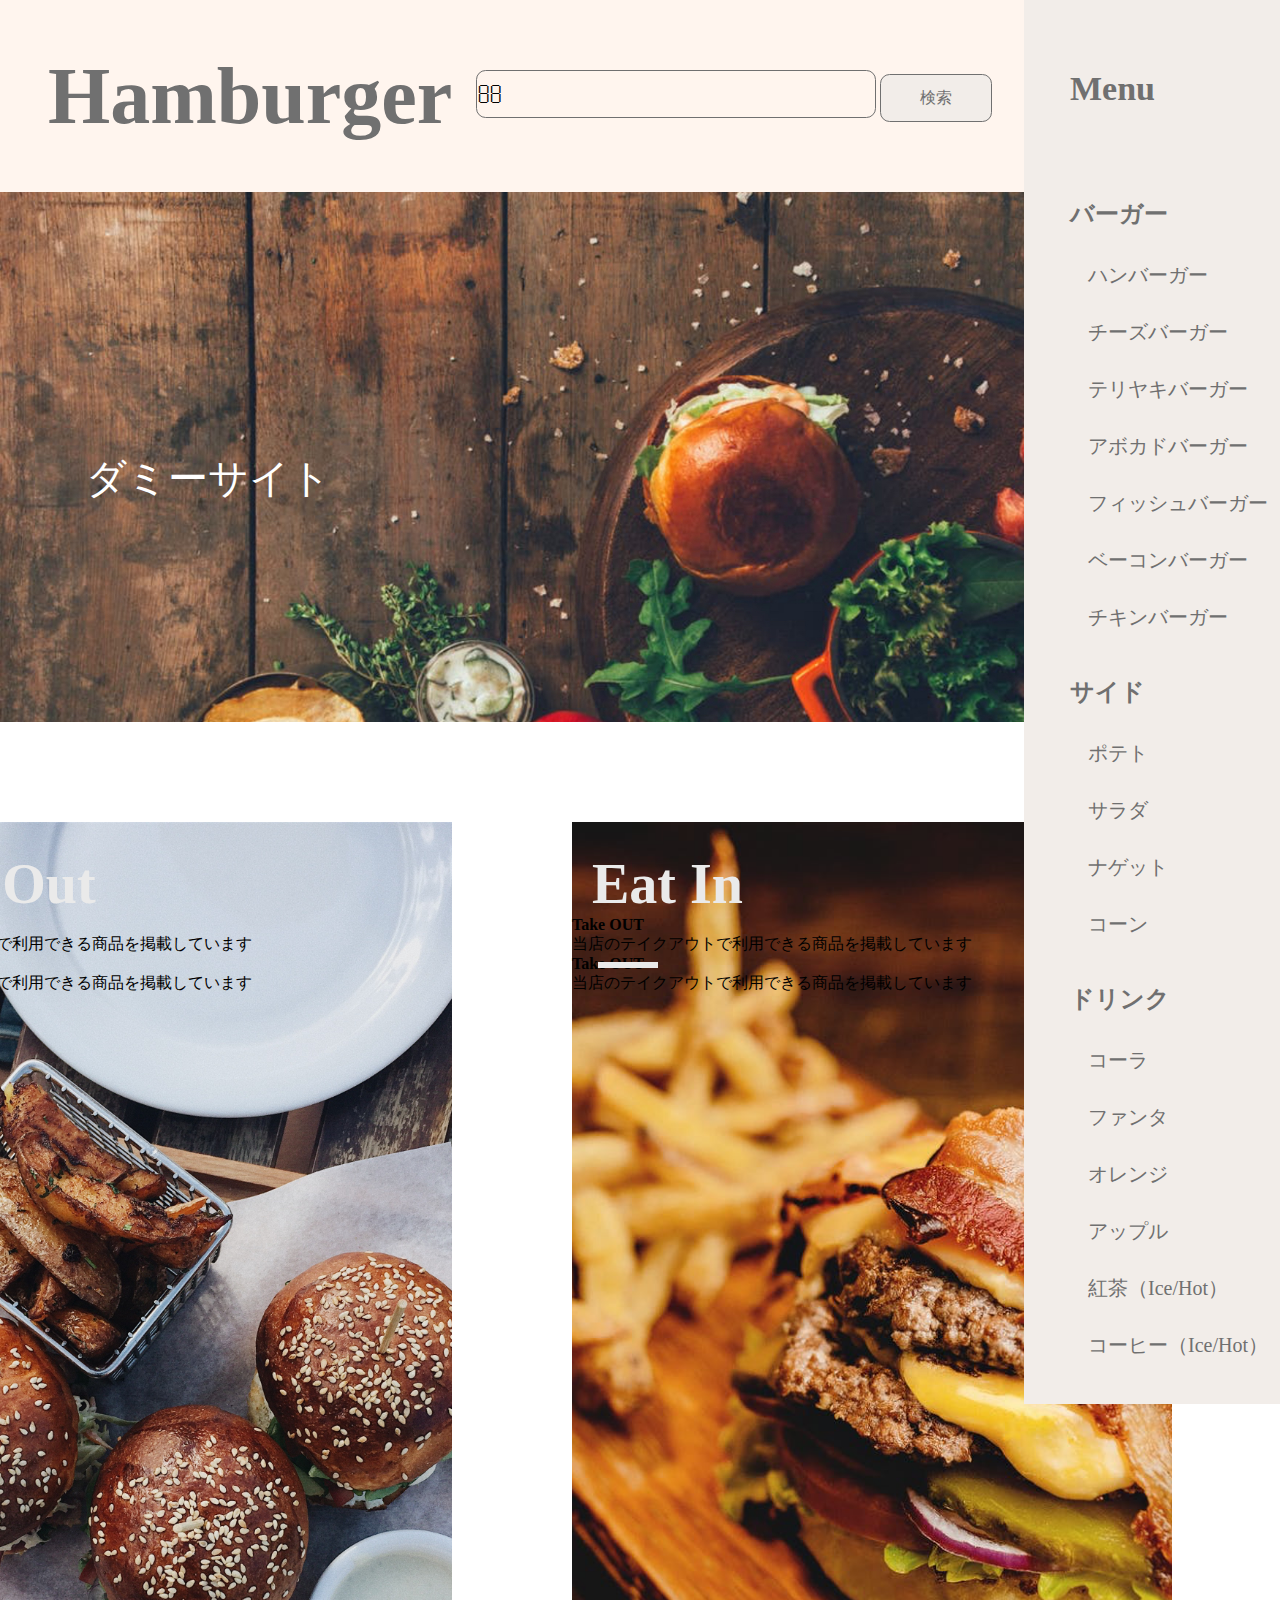
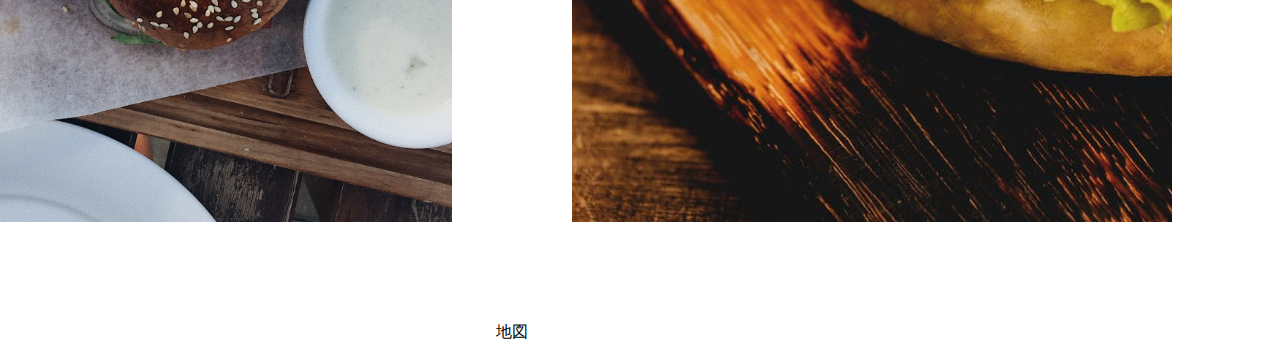
==== index.html @ 23692cd9 "initial comit" ====
<!DOCTYPE html>
<html lang="ja">
<head>
  <meta charset="UTF-8">
  <meta http-equiv="X-UA-Compatible" content="IE=edge">
  <meta name="viewport" content="width=device-width, initial-scale=1.0">
  <title>hamburgerメニュー</title>

  <!-- CSS -->
  <link rel="stylesheet" href="css/style.css">

</head>
  <body>
    <div class="l-contents">
      <article class="l-contents__left">
        <header class="l-header">
          <div class="l-header__title">
            <a>
              <h1>Hamburger</h1>
            </a>
          </div>
          <form class="l-header__form">
            <input type="text" class="l-header__form__box"  name="search" value="&#xf002;">
            <input type="submit" class="l-header__form__button"  value="検索">
          </form>
        </header>

        <main class="l-main">

          <div class="p-front__top">
            <p>ダミーサイト</p>
          </div>

          <div class="p-front__colum">
            <div class="p-front__colum__section takeout">
              <h2>Take Out</h2>
              <div class="p-box">
                <div class="c-wrap">
                  <h4>Take OUT</h4>
                  <p>当店のテイクアウトで利用できる商品を掲載しています</p>
                </div>
                <div class="c-wrap">
                  <h4>Take OUT</h4>
                  <p>当店のテイクアウトで利用できる商品を掲載しています</p>
                </div>
              </div>
            </div>
            <div class="p-front__colum__section eatin">
              <div class="c-title">
                <h2>Eat In</h2>
              </div>
              <div class="p-box">
                <div class="c-wrap">
                  <h4>Take OUT</h4>
                  <p>当店のテイクアウトで利用できる商品を掲載しています</p>
                </div>
                <div class="c-wrap">
                  <h4>Take OUT</h4>
                  <p>当店のテイクアウトで利用できる商品を掲載しています</p>
                </div>
              </div>
            </div>

          </div>
          <div class="p-front__map">地図</div>
        </main>
      </article>

      <aside class="l-contents__right">
        <div class="l-sidebar">
          <a href="#">Menu</a>
          <ul>
           <li><a href="#">バーガー</a>
            <ul>
             <li><a href="#">ハンバーガー</a></li>
             <li><a href="#">チーズバーガー</a></li>
             <li><a href="#">テリヤキバーガー</a></li>
             <li><a href="#">アボカドバーガー</a></li>
             <li><a href="#">フィッシュバーガー</a></li>
             <li><a href="#">ベーコンバーガー</a></li>
             <li><a href="#">チキンバーガー</a></li>
            </ul>
           </li>

           <li><a href="#">サイド</a>
            <ul>
             <li><a href="#">ポテト</a></li>
             <li><a href="#">サラダ</a></li>
             <li><a href="#">ナゲット</a></li>
             <li><a href="#">コーン</a></li>
            </ul>
           </li>

           <li><a href="#">ドリンク</a>
            <ul>
             <li><a href="#">コーラ</a></li>
             <li><a href="#">ファンタ</a></li>
             <li><a href="#">オレンジ</a></li>
             <li><a href="#">アップル</a></li>
             <li><a href="#">紅茶（Ice/Hot）</a></li>
             <li><a href="#">コーヒー（Ice/Hot）</a></li>
            </ul>
           </li>
          </ul>
         </div>
      </aside>

    </div>

  </body>

  <footer class="l-footer"></footer>

</html>
---- css/style.css ----
@charset "UTF-8";
/*!
 * ress.css • v4.0.0
 * MIT License
 * github.com/filipelinhares/ress
 */
/* # =================================================================
   # Global selectors
   # ================================================================= */
html {
  box-sizing: border-box;
  -webkit-text-size-adjust: 100%;
  /* Prevent adjustments of font size after orientation changes in iOS */
  word-break: normal;
  tab-size: 4;
}

*,
::before,
::after {
  background-repeat: no-repeat;
  /* Set `background-repeat: no-repeat` to all elements and pseudo elements */
  box-sizing: inherit;
}

::before,
::after {
  text-decoration: inherit;
  /* Inherit text-decoration and vertical align to ::before and ::after pseudo elements */
  vertical-align: inherit;
}

* {
  padding: 0;
  /* Reset `padding` and `margin` of all elements */
  margin: 0;
}

/* # =================================================================
     # General elements
     # ================================================================= */
hr {
  overflow: visible;
  /* Show the overflow in Edge and IE */
  height: 0;
  /* Add the correct box sizing in Firefox */
  color: inherit;
  /* Correct border color in Firefox. */
}

details,
main {
  display: block;
  /* Render the `main` element consistently in IE. */
}

summary {
  display: list-item;
  /* Add the correct display in all browsers */
}

small {
  font-size: 80%;
  /* Set font-size to 80% in `small` elements */
}

[hidden] {
  display: none;
  /* Add the correct display in IE */
}

abbr[title] {
  border-bottom: none;
  /* Remove the bottom border in Chrome 57 */
  /* Add the correct text decoration in Chrome, Edge, IE, Opera, and Safari */
  text-decoration: underline;
  text-decoration: underline dotted;
}

a {
  background-color: transparent;
  /* Remove the gray background on active links in IE 10 */
}

a:active,
a:hover {
  outline-width: 0;
  /* Remove the outline when hovering in all browsers */
}

code,
kbd,
pre,
samp {
  font-family: monospace, monospace;
  /* Specify the font family of code elements */
}

pre {
  font-size: 1em;
  /* Correct the odd `em` font sizing in all browsers */
}

b,
strong {
  font-weight: bolder;
  /* Add the correct font weight in Chrome, Edge, and Safari */
}

/* https://gist.github.com/unruthless/413930 */
sub,
sup {
  font-size: 75%;
  line-height: 0;
  position: relative;
  vertical-align: baseline;
}

sub {
  bottom: -0.25em;
}

sup {
  top: -0.5em;
}

table {
  border-color: inherit;
  /* Correct border color in all Chrome, Edge, and Safari. */
  text-indent: 0;
  /* Remove text indentation in Chrome, Edge, and Safari */
}

/* # =================================================================
     # Forms
     # ================================================================= */
input {
  border-radius: 0;
}

/* Replace pointer cursor in disabled elements */
[disabled] {
  cursor: default;
}

[type="number"]::-webkit-inner-spin-button,
[type="number"]::-webkit-outer-spin-button {
  height: auto;
  /* Correct the cursor style of increment and decrement buttons in Chrome */
}

[type="search"] {
  -webkit-appearance: textfield;
  /* Correct the odd appearance in Chrome and Safari */
  outline-offset: -2px;
  /* Correct the outline style in Safari */
}

[type="search"]::-webkit-search-decoration {
  -webkit-appearance: none;
  /* Remove the inner padding in Chrome and Safari on macOS */
}

textarea {
  overflow: auto;
  /* Internet Explorer 11+ */
  resize: vertical;
  /* Specify textarea resizability */
}

button,
input,
optgroup,
select,
textarea {
  font: inherit;
  /* Specify font inheritance of form elements */
}

optgroup {
  font-weight: bold;
  /* Restore the font weight unset by the previous rule */
}

button {
  overflow: visible;
  /* Address `overflow` set to `hidden` in IE 8/9/10/11 */
}

button,
select {
  text-transform: none;
  /* Firefox 40+, Internet Explorer 11- */
}

/* Apply cursor pointer to button elements */
button,
[type="button"],
[type="reset"],
[type="submit"],
[role="button"] {
  cursor: pointer;
  color: inherit;
}

/* Remove inner padding and border in Firefox 4+ */
button::-moz-focus-inner,
[type="button"]::-moz-focus-inner,
[type="reset"]::-moz-focus-inner,
[type="submit"]::-moz-focus-inner {
  border-style: none;
  padding: 0;
}

/* Replace focus style removed in the border reset above */
button:-moz-focusring,
[type="button"]::-moz-focus-inner,
[type="reset"]::-moz-focus-inner,
[type="submit"]::-moz-focus-inner {
  outline: 1px dotted ButtonText;
}

button,
html [type='button'],
[type='reset'],
[type='submit'] {
  -webkit-appearance: button;
  /* Correct the inability to style clickable types in iOS */
}

/* Remove the default button styling in all browsers */
button,
input,
select,
textarea {
  background-color: transparent;
  border-style: none;
}

a:focus,
button:focus,
input:focus,
select:focus,
textarea:focus {
  outline-width: 0;
}

/* Style select like a standard input */
select {
  -moz-appearance: none;
  /* Firefox 36+ */
  -webkit-appearance: none;
  /* Chrome 41+ */
}

select::-ms-expand {
  display: none;
  /* Internet Explorer 11+ */
}

select::-ms-value {
  color: currentColor;
  /* Internet Explorer 11+ */
}

legend {
  border: 0;
  /* Correct `color` not being inherited in IE 8/9/10/11 */
  color: inherit;
  /* Correct the color inheritance from `fieldset` elements in IE */
  display: table;
  /* Correct the text wrapping in Edge and IE */
  max-width: 100%;
  /* Correct the text wrapping in Edge and IE */
  white-space: normal;
  /* Correct the text wrapping in Edge and IE */
  max-width: 100%;
  /* Correct the text wrapping in Edge 18- and IE */
}

::-webkit-file-upload-button {
  /* Correct the inability to style clickable types in iOS and Safari */
  -webkit-appearance: button;
  color: inherit;
  font: inherit;
  /* Change font properties to `inherit` in Chrome and Safari */
}

/* # =================================================================
     # Specify media element style
     # ================================================================= */
img {
  border-style: none;
  /* Remove border when inside `a` element in IE 8/9/10 */
}

/* Add the correct vertical alignment in Chrome, Firefox, and Opera */
progress {
  vertical-align: baseline;
}

/* # =================================================================
     # Accessibility
     # ================================================================= */
/* Specify the progress cursor of updating elements */
[aria-busy="true"] {
  cursor: progress;
}

/* Specify the pointer cursor of trigger elements */
[aria-controls] {
  cursor: pointer;
}

/* Specify the unstyled cursor of disabled, not-editable, or otherwise inoperable elements */
[aria-disabled="true"] {
  cursor: default;
}

* {
  list-style-type: none;
}

a {
  text-decoration: none;
}

.l-contents {
  display: flex;
}

.l-contents__left {
  width: 80%;
  height: 100%;
}

.l-contents__right {
  width: 20%;
  height: 100%;
  background-color: #f2ede9;
}

.l-header {
  width: 100%;
  height: 12rem;
  background-color: #fff5ee;
  display: flex;
  align-items: center;
  justify-content: space-between;
}

.l-header__title {
  margin-left: 3em;
  background-color: none;
}

.l-header__title a {
  color: #707070;
  font-size: 2.5em;
}

.l-header__form {
  margin-right: 2rem;
}

.l-header__form__box {
  width: 25rem;
  height: 3rem;
  border-radius: 0.6rem;
  border: 1px solid #707070;
  font-size: 1.6rem;
  font-weight: 500;
}

.l-header__form__button {
  width: 7rem;
  height: 3rem;
  background-color: #f2ede9;
  border-radius: 0.6rem;
  border: solid 1px #707070;
  color: #707070;
  cursor: pointer;
}

.l-sidebar {
  padding-left: 46px;
}

.l-sidebar > a {
  display: block;
  font-size: 34px;
  font-weight: 600;
  color: #707070;
  padding-top: 70px;
  padding-bottom: 90px;
}

.l-sidebar ul li {
  padding-bottom: 15px;
  font-size: 24px;
}

.l-sidebar ul li > a {
  color: #707070;
  font-weight: 700;
}

.l-sidebar ul li ul {
  padding-top: 32px;
  padding-left: 18px;
}

.l-sidebar ul li ul li {
  font-size: 20px;
  padding-bottom: 30px;
}

.l-sidebar ul li ul li a {
  color: #707070;
  font-weight: 500;
}

.l-main {
  display: flex;
  flex-direction: column;
  align-items: center;
}

.p-front__top {
  height: 530px;
  width: 100%;
  background: url(../img/mainvisual-img/mainvisual-pc.jpg) no-repeat;
  background-size: cover;
}

.p-front__top p {
  font-size: 40px;
  color: #fff;
  padding-left: 86px;
  padding-top: 259px;
}

.p-front__colum {
  height: 1200px;
  display: flex;
}

.p-front__colum__section {
  height: 1000px;
  width: 600px;
  margin: 100px 60px;
}

.p-front__colum__section h2 {
  position: relative;
  font-size: 3.5rem;
  padding-top: 30px;
  padding-left: 20px;
  color: #eaeaea;
}

.p-front__colum__section h2::after {
  position: absolute;
  top: 140px;
  left: 26px;
  content: "";
  width: 60px;
  height: 6px;
  background-color: #eaeaea;
}

.p-front__colum .takeout {
  background: url(../img/c-wrap_takeout.png) no-repeat;
}

.p-front__colum .eatin {
  background: url(../img/c-wrap_eatin.png) no-repeat;
}
/*# sourceMappingURL=style.css.map */
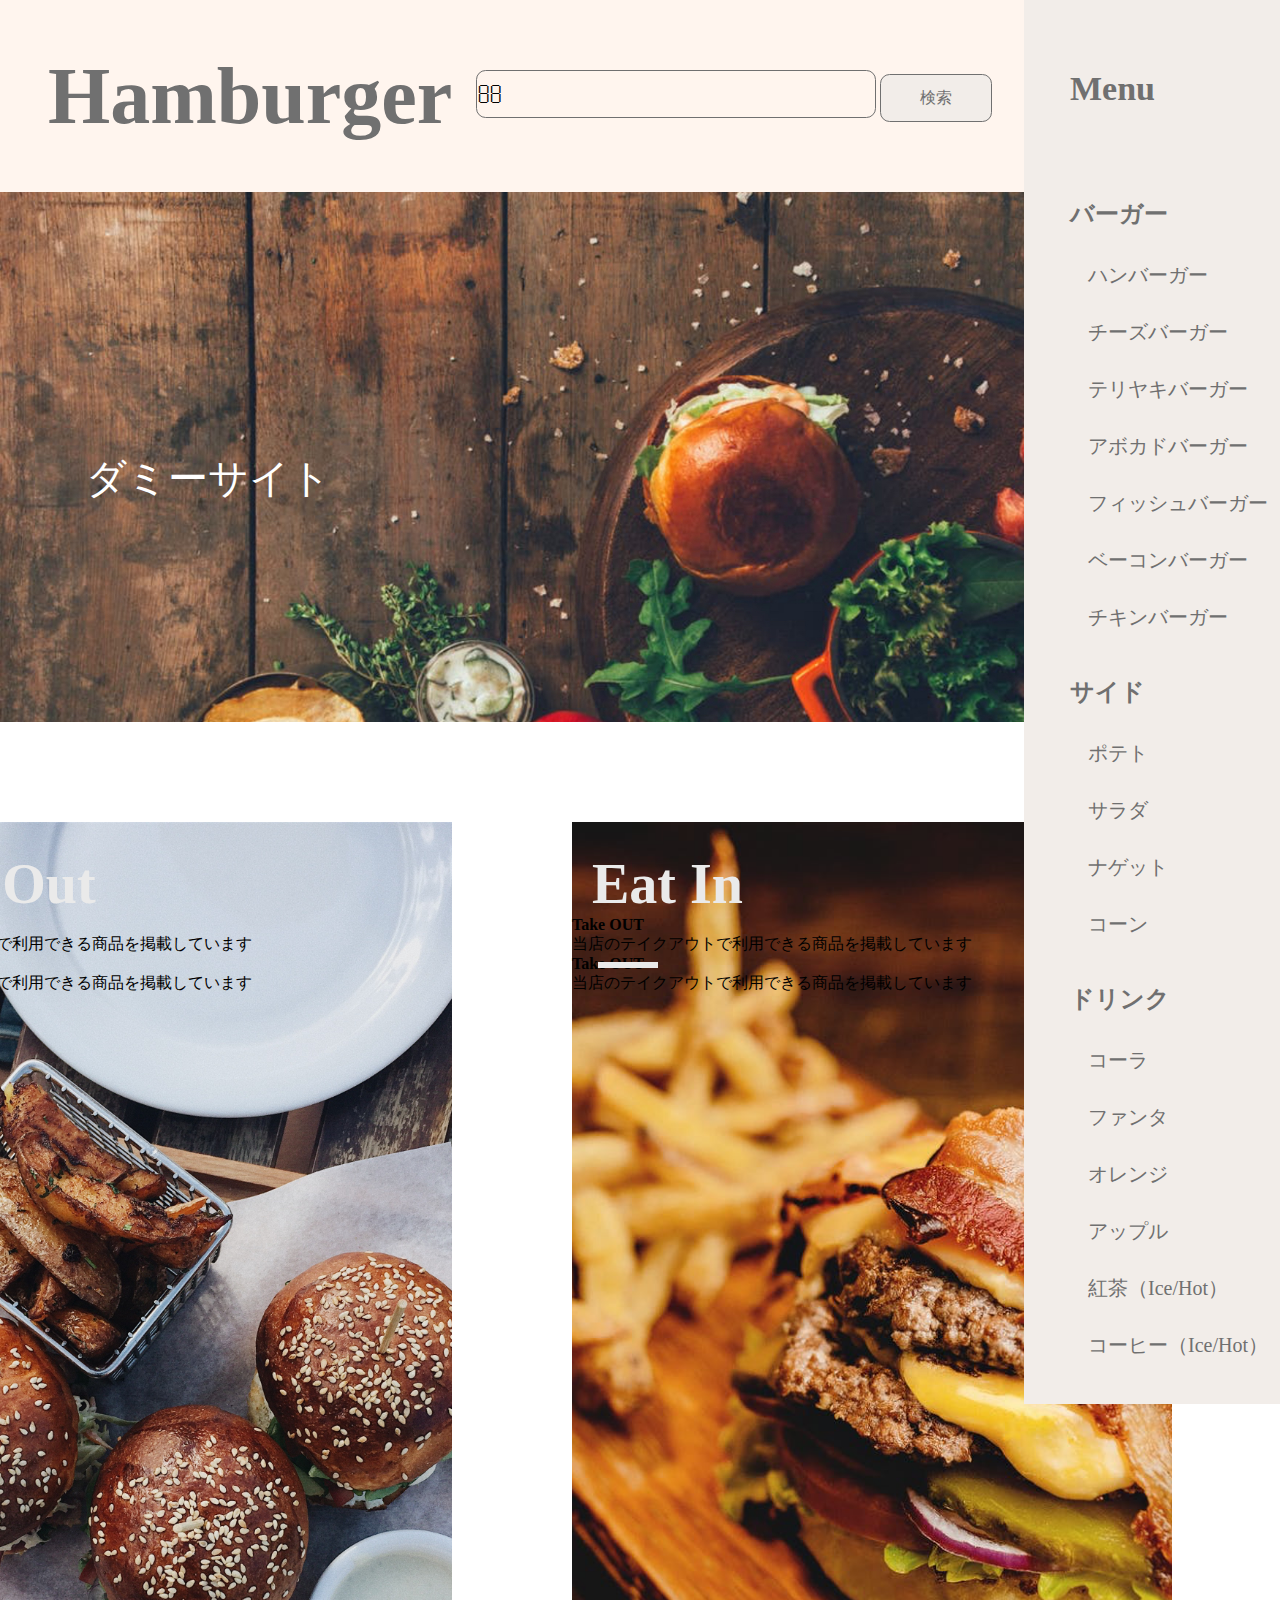
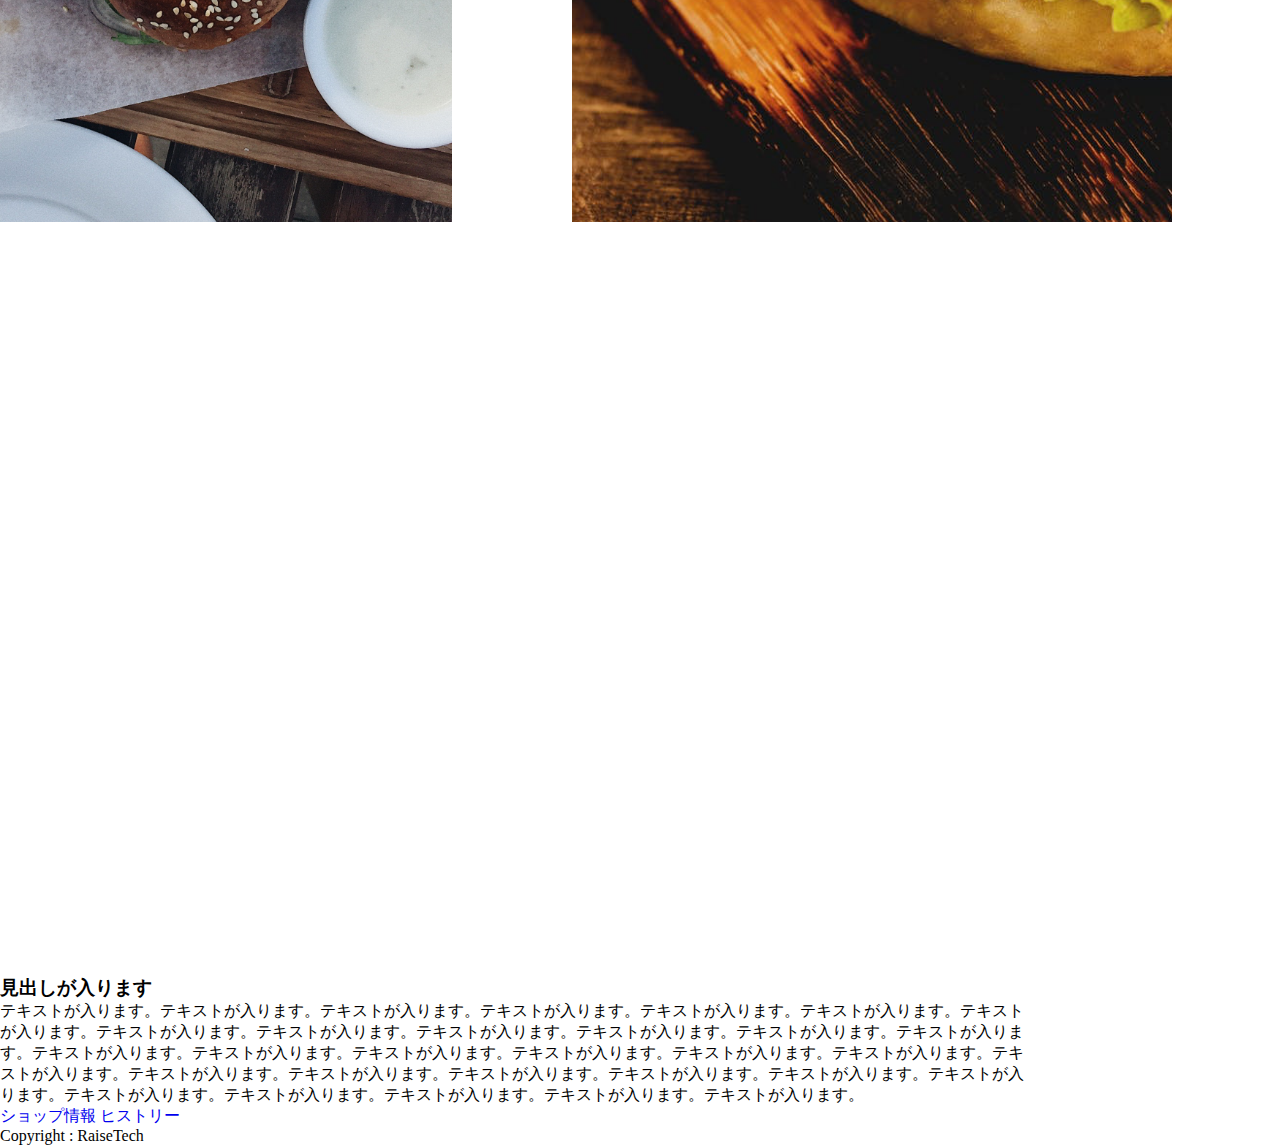
==== commit ae7fdbb4: "修正１" ====
--- a/index.html
+++ b/index.html
@@ -62,7 +62,16 @@
             </div>
 
           </div>
-          <div class="p-front__map">地図</div>
+          <div class="p-front__map">
+            <iframe src="https://www.google.com/maps/embed?pb=!1m18!1m12!1m3!1d1506.772570713381!2d139.74392569228223!3d35.657836376833686!2m3!1f0!2f0!3f0!3m2!1i1024!2i768!4f13.1!3m3!1m2!1s0x60188bbd9009ec09%3A0x481a93f0d2a409dd!2z5p2x5Lqs44K_44Ov44O8!5e0!3m2!1sja!2sjp!4v1626997442584!5m2!1sja!2sjp" width="100%" height="649" style="border:0;" allowfullscreen="" loading="lazy"></iframe>
+            <div class="c-layer1">
+              <div class="c-layer2"></div>
+            </div>
+            <div class="p-front__map__section">
+              <h3>見出しが入ります</h3>
+              <p>テキストが入ります。テキストが入ります。テキストが入ります。テキストが入ります。テキストが入ります。テキストが入ります。テキストが入ります。テキストが入ります。テキストが入ります。テキストが入ります。テキストが入ります。テキストが入ります。テキストが入ります。テキストが入ります。テキストが入ります。テキストが入ります。テキストが入ります。テキストが入ります。テキストが入ります。テキストが入ります。テキストが入ります。テキストが入ります。テキストが入ります。テキストが入ります。テキストが入ります。テキストが入ります。テキストが入ります。テキストが入ります。テキストが入ります。テキストが入ります。テキストが入ります。</p>
+            </div>
+          </div>
         </main>
       </article>
 
@@ -109,6 +118,12 @@
 
   </body>
 
-  <footer class="l-footer"></footer>
+  <footer class="l-footer">
+    <div class="l-footer__section">
+      <a href="#">ショップ情報</a>
+      <a href="#">ヒストリー</a>
+    </div>
+    <p>Copyright : RaiseTech</p>
+  </footer>
 
 </html>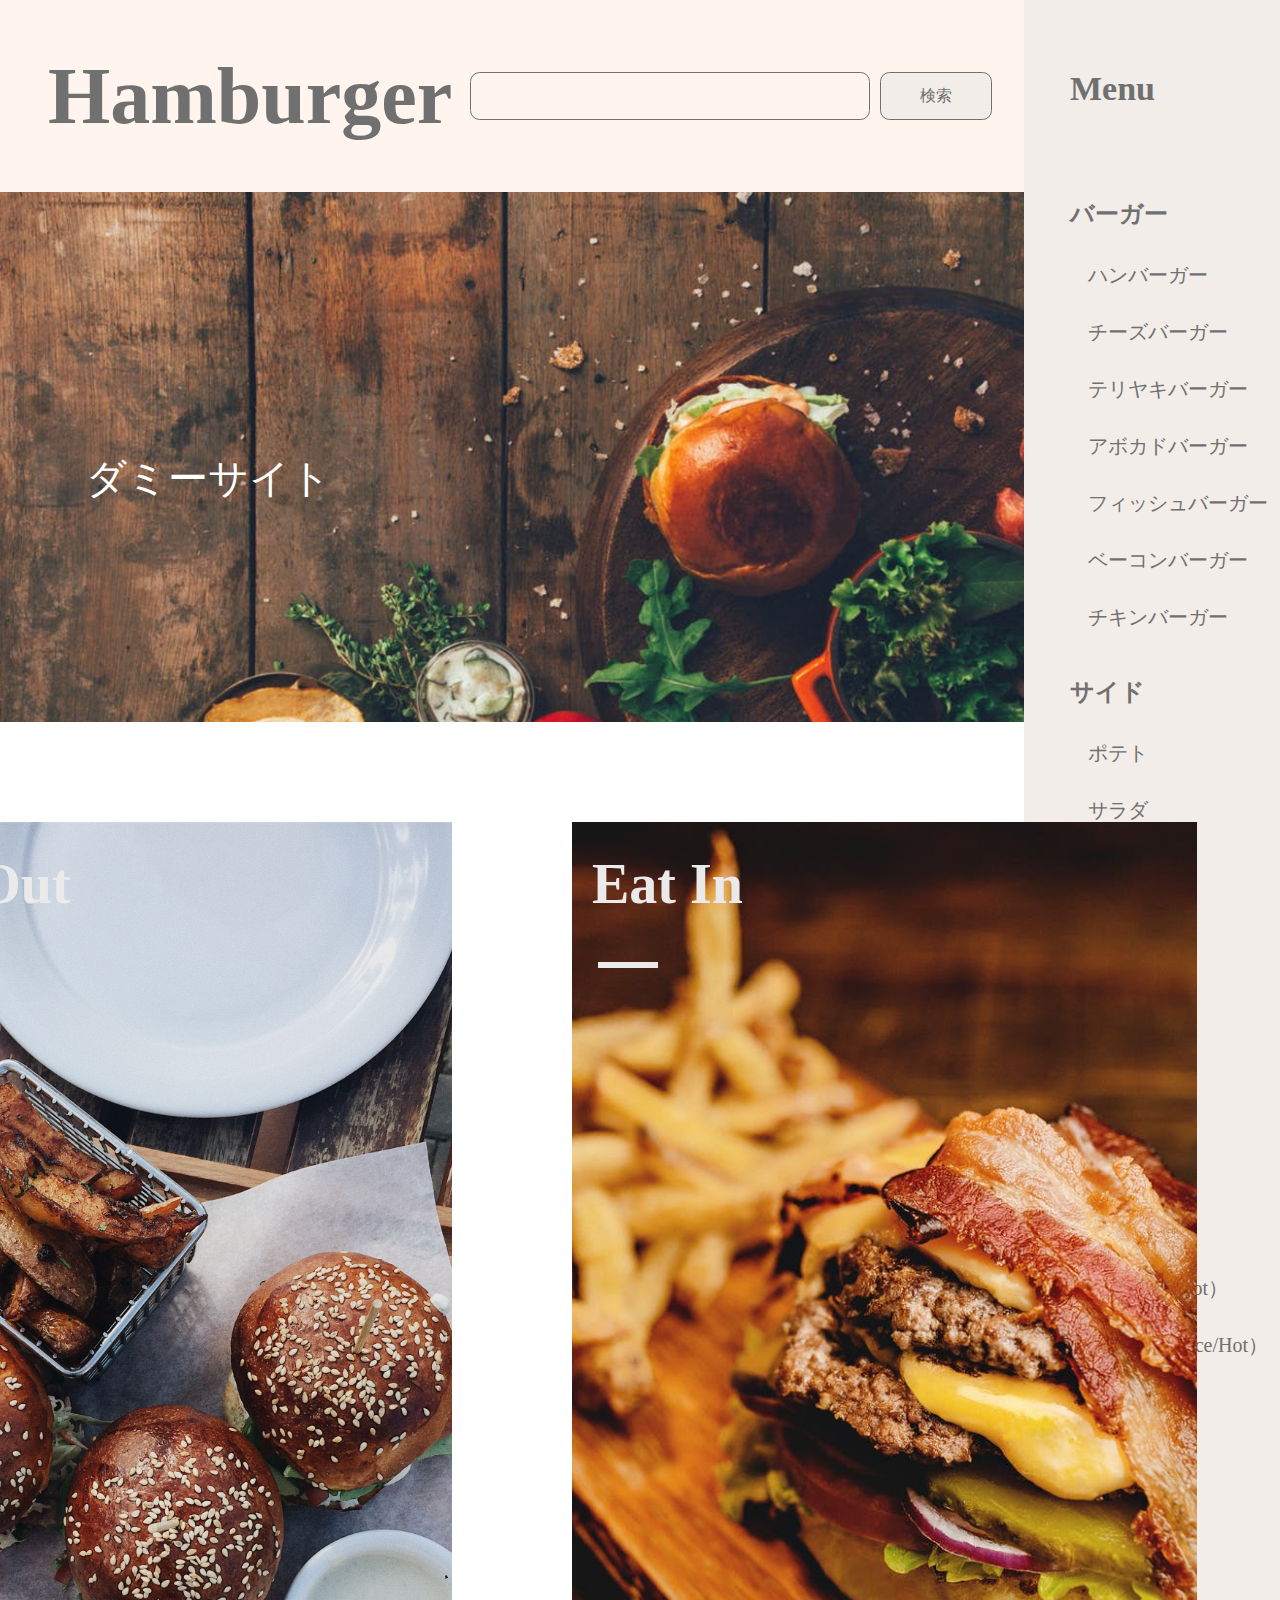
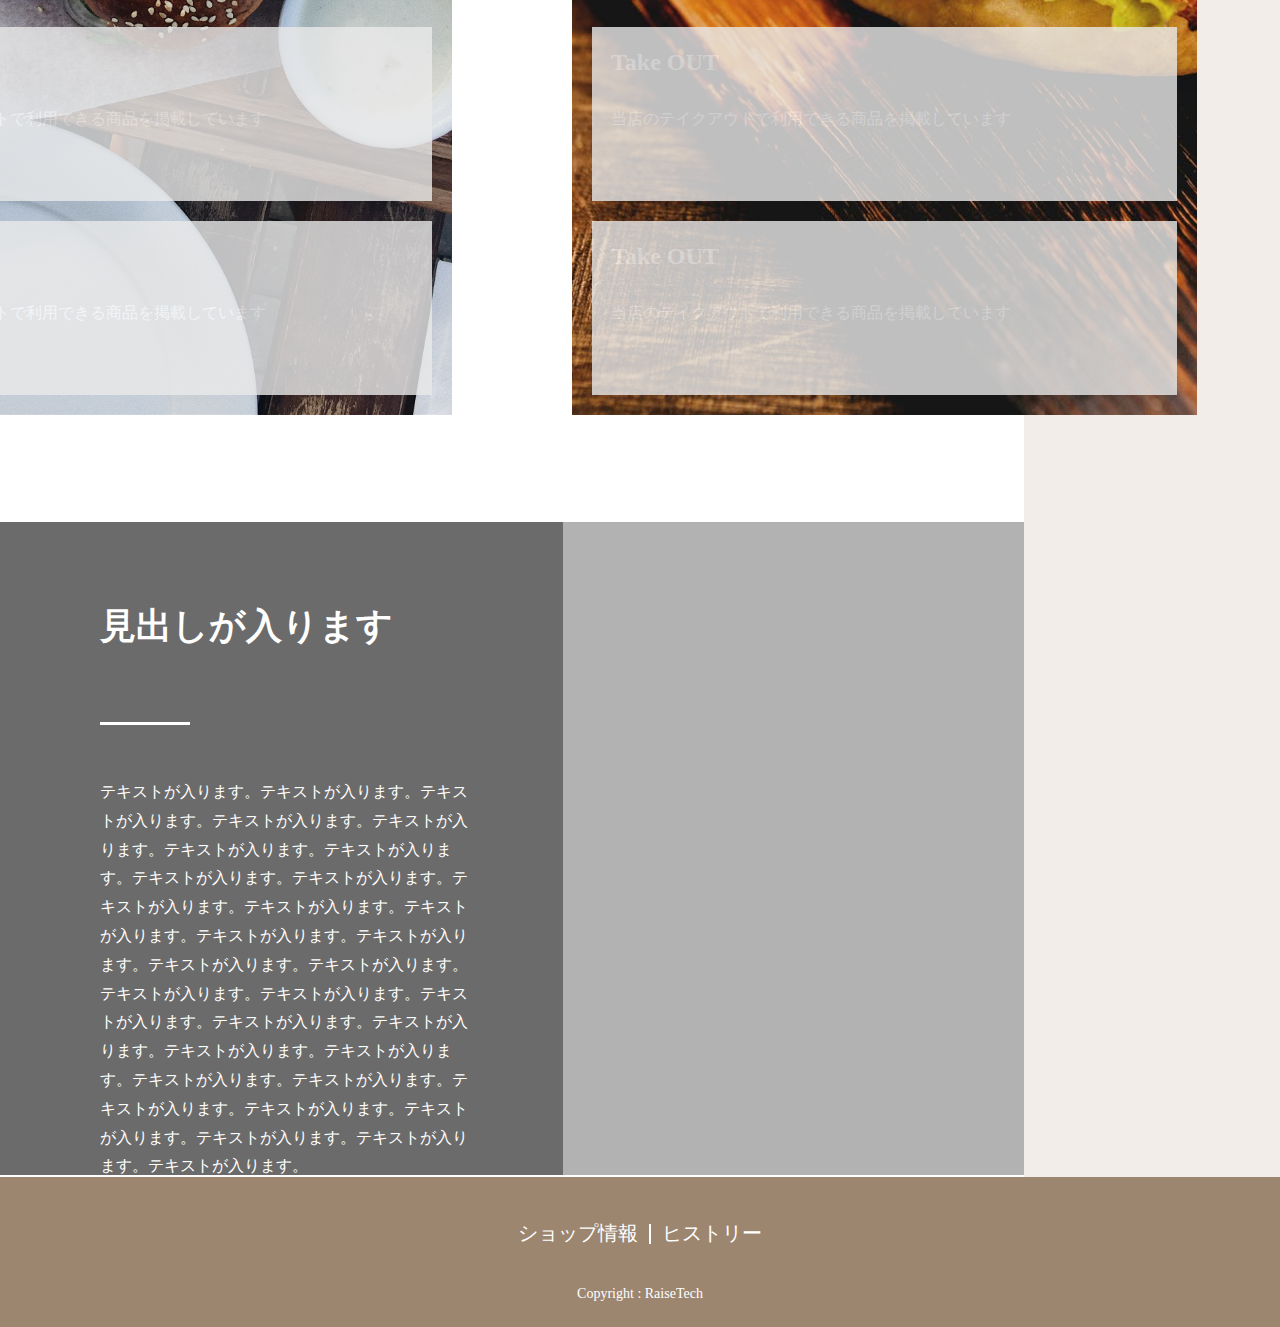
==== commit ab5bdb9e: "検索ボタンの修正" ====
--- a/index.html
+++ b/index.html
@@ -20,7 +20,7 @@
             </a>
           </div>
           <form class="l-header__form">
-            <input type="text" class="l-header__form__box"  name="search" value="&#xf002;">
+            <input type="text" class="l-header__form__box"  name="search"　value="&#xf002;">
             <input type="submit" class="l-header__form__button"  value="検索">
           </form>
         </header>
--- a/css/style.css
+++ b/css/style.css
@@ -336,7 +336,7 @@
 
 .l-contents__right {
   width: 20%;
-  height: 100%;
+  height: 2777px;
   background-color: #f2ede9;
 }
 
@@ -361,25 +361,26 @@
 
 .l-header__form {
   margin-right: 2rem;
+  display: flex;
 }
 
 .l-header__form__box {
   width: 25rem;
-  height: 3rem;
+  height: 48px;
   border-radius: 0.6rem;
-  border: 1px solid #707070;
+  border: solid 1px #707070;
   font-size: 1.6rem;
   font-weight: 500;
 }
 
 .l-header__form__button {
   width: 7rem;
-  height: 3rem;
+  height: 48px;
+  margin-left: 10px;
   background-color: #f2ede9;
   border-radius: 0.6rem;
   border: solid 1px #707070;
   color: #707070;
-  cursor: pointer;
 }
 
 .l-sidebar {
@@ -426,6 +427,82 @@
   align-items: center;
 }
 
+.l-footer {
+  width: 100%;
+  height: 150px;
+  background-color: #9d8670;
+  display: flex;
+  align-items: center;
+  flex-direction: column;
+}
+
+.l-footer__section {
+  padding-top: 43px;
+}
+
+.l-footer__section a {
+  position: relative;
+  color: #fff;
+  font-size: 20px;
+  padding: 43px 10px;
+  position: relative;
+}
+
+.l-footer__section a:last-of-type::before {
+  position: absolute;
+  top: 45px;
+  left: -3px;
+  content: "";
+  background-color: #fff;
+  width: 2px;
+  height: 20px;
+}
+
+.l-footer p {
+  color: #fff;
+  padding-top: 39px;
+  font-size: 14px;
+}
+
+.c-wrap {
+  height: 174px;
+  width: 585px;
+  margin: 0 20px 20px;
+  background-color: #eaeaea;
+  opacity: 0.8;
+}
+
+.c-wrap h4 {
+  font-size: 24px;
+  padding: 22px 19px;
+  color: #fff;
+}
+
+.c-wrap p {
+  font-size: 16px;
+  padding: 9px 19px;
+  line-height: 1.5;
+  color: #fff;
+}
+
+.c-layer1 {
+  position: absolute;
+  top: 0;
+  width: 100%;
+  height: 100%;
+  background-color: rgba(0, 0, 0, 0.3);
+  z-index: 50;
+}
+
+.c-layer2 {
+  position: absolute;
+  top: 0;
+  width: 55%;
+  height: 100%;
+  background-color: rgba(0, 0, 0, 0.4);
+  z-index: 10;
+}
+
 .p-front__top {
   height: 530px;
   width: 100%;
@@ -441,13 +518,14 @@
 }
 
 .p-front__colum {
-  height: 1200px;
+  height: 1400px;
   display: flex;
 }
 
 .p-front__colum__section {
-  height: 1000px;
-  width: 600px;
+  position: relative;
+  height: 1193px;
+  width: 625px;
   margin: 100px 60px;
 }
 
@@ -476,4 +554,45 @@
 .p-front__colum .eatin {
   background: url(../img/c-wrap_eatin.png) no-repeat;
 }
+
+.p-front__map {
+  position: relative;
+  width: 100%;
+}
+
+.p-front__map__section {
+  position: absolute;
+  width: 55%;
+  top: 0;
+  padding: 80px 80px 0 100px;
+  z-index: 100;
+}
+
+.p-front__map__section h3 {
+  color: #fff;
+  font-size: 36px;
+  font-weight: 700;
+}
+
+.p-front__map__section h3::after {
+  position: absolute;
+  content: "";
+  width: 90px;
+  height: 3px;
+  background-color: #fff;
+  top: 200px;
+  left: 100px;
+}
+
+.p-front__map__section p {
+  padding-top: 127px;
+  color: #fff;
+  line-height: 1.8;
+  font-size: 16px;
+}
+
+.p-box {
+  position: absolute;
+  bottom: 0;
+}
 /*# sourceMappingURL=style.css.map */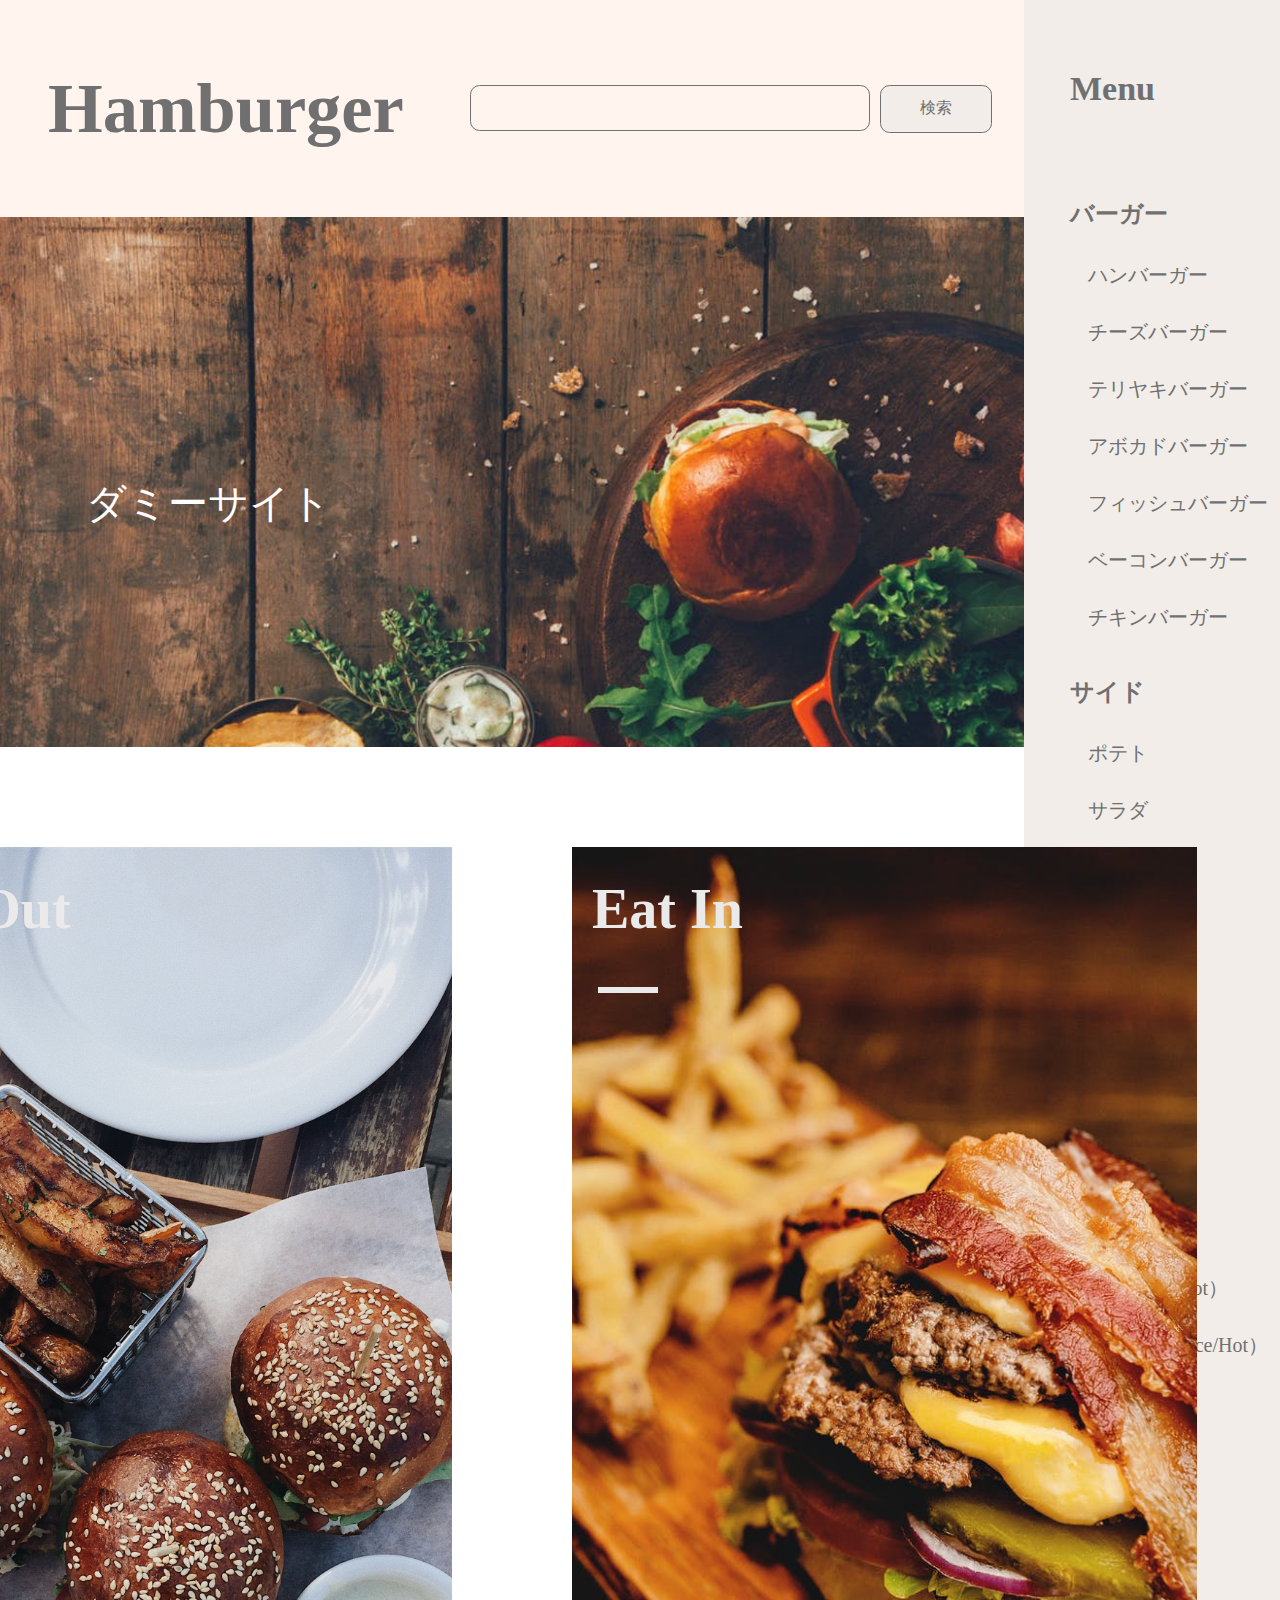
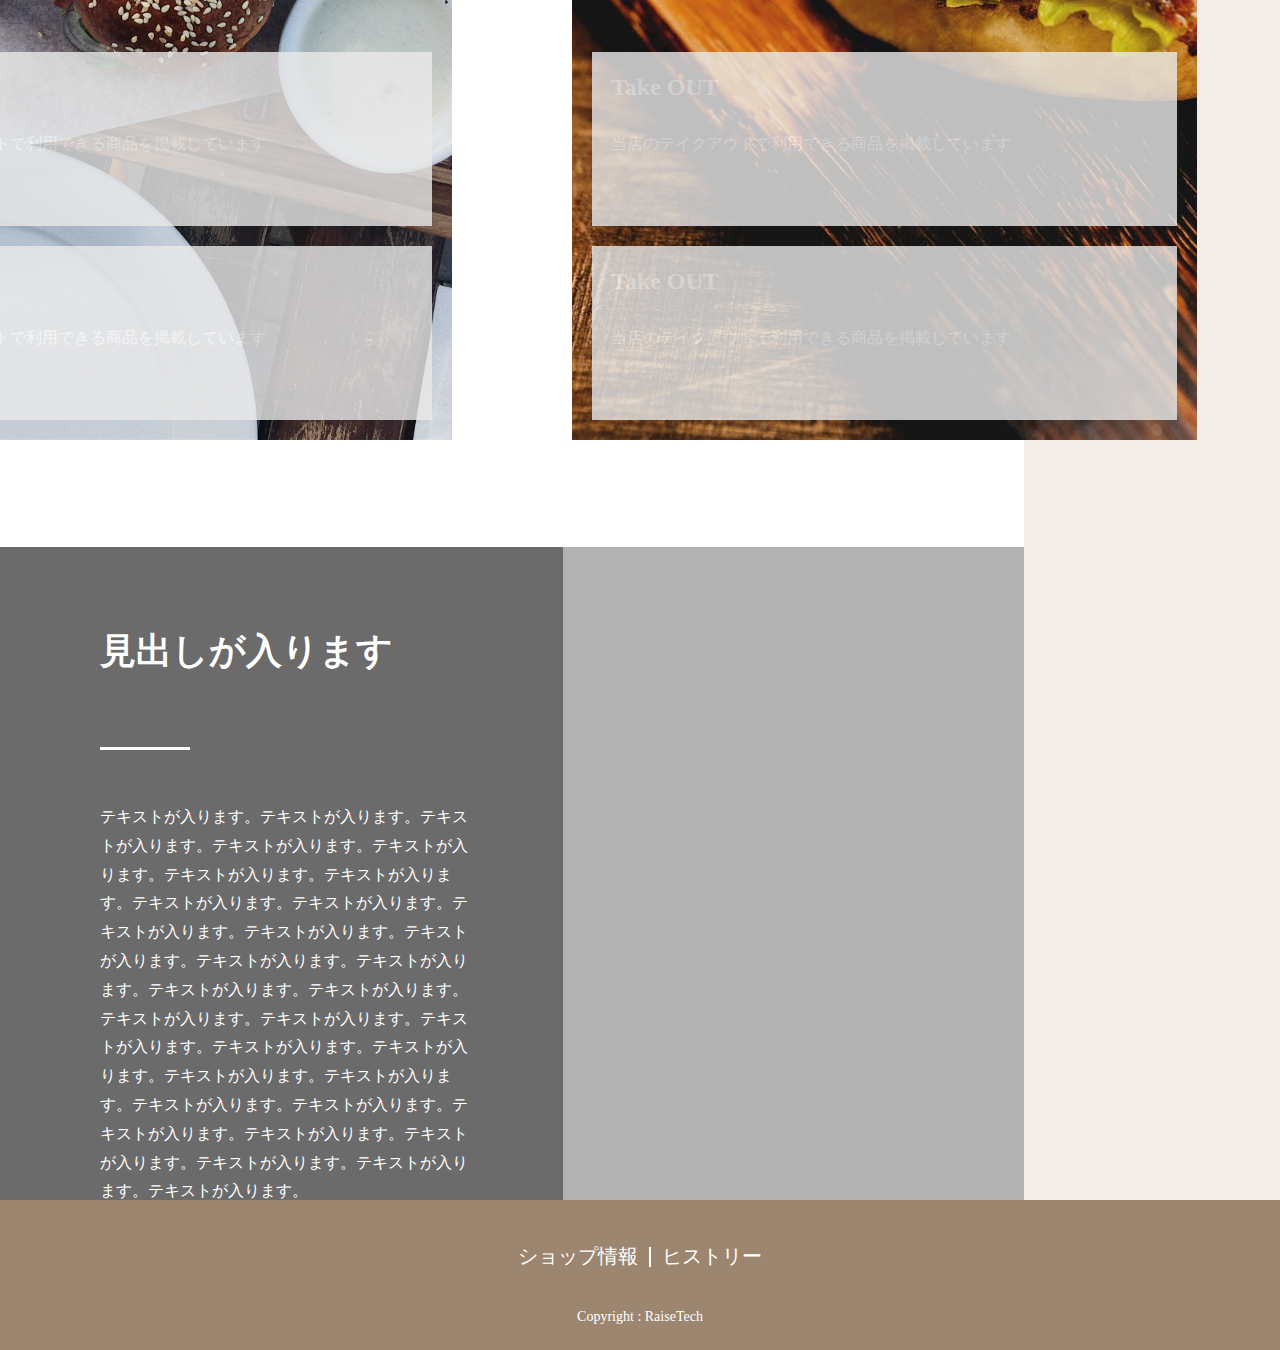
==== commit 3f74f5f6: "front-pageにTabのレスポンシブ化を実装" ====
--- a/index.html
+++ b/index.html
@@ -8,6 +8,8 @@
 
   <!-- CSS -->
   <link rel="stylesheet" href="css/style.css">
+
+
 
 </head>
   <body>
@@ -23,6 +25,9 @@
             <input type="text" class="l-header__form__box"  name="search"　value="&#xf002;">
             <input type="submit" class="l-header__form__button"  value="検索">
           </form>
+          <div class="p-bar">
+            <button class="p-bar__button">Menu</button>
+          </div>
         </header>
 
         <main class="l-main">
@@ -77,6 +82,7 @@
 
       <aside class="l-contents__right">
         <div class="l-sidebar">
+          <div class="c-button__close"></div>
           <a href="#">Menu</a>
           <ul>
            <li><a href="#">バーガー</a>
@@ -115,8 +121,12 @@
       </aside>
 
     </div>
+    <script type="text/javascript" src="js/jquery-3.6.0.min.js"></script>
+    <script src="js/style.js"></script>
 
   </body>
+
+
 
   <footer class="l-footer">
     <div class="l-footer__section">
@@ -126,4 +136,6 @@
     <p>Copyright : RaiseTech</p>
   </footer>
 
+
+
 </html>--- a/css/style.css
+++ b/css/style.css
@@ -334,19 +334,45 @@
   height: 100%;
 }
 
+@media (max-width: 1024px) {
+  .l-contents__left {
+    width: 100%;
+  }
+}
+
 .l-contents__right {
   width: 20%;
-  height: 2777px;
+  height: inherit;
   background-color: #f2ede9;
 }
 
+@media (max-width: 1024px) {
+  .l-contents__right {
+    position: fixed;
+    left: 100%;
+  }
+}
+
+.l-contents__right.is-open {
+  z-index: 200;
+  left: 60%;
+  width: 40%;
+}
+
 .l-header {
   width: 100%;
-  height: 12rem;
+  height: 217px;
   background-color: #fff5ee;
   display: flex;
   align-items: center;
   justify-content: space-between;
+}
+
+@media (max-width: 1024px) {
+  .l-header {
+    flex-direction: column;
+    justify-content: space-around;
+  }
 }
 
 .l-header__title {
@@ -354,9 +380,15 @@
   background-color: none;
 }
 
+@media (max-width: 1024px) {
+  .l-header__title {
+    margin-left: 20px 0;
+  }
+}
+
 .l-header__title a {
   color: #707070;
-  font-size: 2.5em;
+  font-size: 2.2em;
 }
 
 .l-header__form {
@@ -364,9 +396,16 @@
   display: flex;
 }
 
+@media (max-width: 1024px) {
+  .l-header__form {
+    margin-right: 0;
+    margin-bottom: 20px;
+  }
+}
+
 .l-header__form__box {
   width: 25rem;
-  height: 48px;
+  height: 46px;
   border-radius: 0.6rem;
   border: solid 1px #707070;
   font-size: 1.6rem;
@@ -387,6 +426,12 @@
   padding-left: 46px;
 }
 
+@media (max-width: 1024px) {
+  .l-sidebar {
+    padding-top: 100px;
+  }
+}
+
 .l-sidebar > a {
   display: block;
   font-size: 34px;
@@ -396,6 +441,12 @@
   padding-bottom: 90px;
 }
 
+@media (max-width: 1024px) {
+  .l-sidebar > a {
+    display: none;
+  }
+}
+
 .l-sidebar ul li {
   padding-bottom: 15px;
   font-size: 24px;
@@ -503,6 +554,86 @@
   z-index: 10;
 }
 
+.c-table {
+  width: 100%;
+  padding: 60px 0;
+}
+
+.c-table table {
+  font-size: 16px;
+  width: 100%;
+  border-collapse: collapse;
+}
+
+.c-table table tr {
+  padding: 30px;
+}
+
+.c-table table tr th,
+.c-table table tr td {
+  padding: 30px;
+  font-weight: 500;
+  border: solid 1px;
+  text-align: inherit;
+}
+
+.c-table table tr th:first-child {
+  width: 33%;
+}
+
+.c-button {
+  width: 100%;
+  padding-bottom: 60px;
+}
+
+.c-button__close {
+  cursor: pointer;
+}
+
+.c-button__close.is-open {
+  position: absolute;
+  height: 50px;
+  width: 50px;
+  top: 0;
+  right: 0;
+}
+
+.c-button__close.is-open::before {
+  content: "";
+  height: 2.5px;
+  width: 24px;
+  right: 13px;
+  top: 48%;
+  display: block;
+  position: absolute;
+  background-color: #121212;
+}
+
+.c-button__close.is-open::after {
+  content: "";
+  height: 24px;
+  width: 2.5px;
+  right: 24px;
+  top: 26%;
+  display: block;
+  position: absolute;
+  background-color: #121212;
+}
+
+.c-button button {
+  background-color: #f2ede9;
+  border-radius: 30px;
+  border: 1px solid;
+}
+
+.c-button button a {
+  display: block;
+  width: 430px;
+  color: #3c2a10;
+  font-size: 16px;
+  line-height: 100px;
+}
+
 .p-front__top {
   height: 530px;
   width: 100%;
@@ -595,4 +726,448 @@
   position: absolute;
   bottom: 0;
 }
+
+.p-archive__top {
+  position: relative;
+  height: 239px;
+  width: 100%;
+  background: url(../img/mainvisual-img/archive-top.png) no-repeat;
+  background-size: cover;
+  display: flex;
+  align-items: center;
+}
+
+.p-archive__top::before {
+  position: absolute;
+  content: "";
+  width: 100%;
+  height: 100%;
+  background-color: rgba(0, 0, 0, 0.8);
+  z-index: -20;
+}
+
+.p-archive__top__text {
+  display: flex;
+  align-items: center;
+}
+
+.p-archive__top__text h2 {
+  margin-left: 50px;
+  font-size: 40px;
+  color: #fff;
+}
+
+.p-archive__top__text p {
+  color: #fff;
+}
+
+.p-archive__middle {
+  padding: 70px 100px;
+}
+
+.p-archive__middle h4 {
+  font-size: 34px;
+  font-weight: 500;
+}
+
+.p-archive__middle p {
+  font-size: 14px;
+  padding-top: 33px;
+  line-height: 1.8;
+}
+
+.p-archive__main__card {
+  display: flex;
+  height: 471px;
+  width: 1353px;
+  padding: 0 100px 30px;
+}
+
+.p-archive__main__card__text {
+  background-color: #3c2b1c;
+  padding: 50px 63px;
+}
+
+.p-archive__main__card__text h3 {
+  font-size: 28px;
+  font-weight: 500;
+  color: #fff;
+}
+
+.p-archive__main__card__text h4 {
+  margin-top: 24px;
+  font-size: 20px;
+  font-weight: 450;
+  color: #fff;
+}
+
+.p-archive__main__card__text p {
+  margin-top: 18px;
+  font-size: 12px;
+  font-weight: 300;
+  color: #fff;
+}
+
+.p-archive__main__card__text a {
+  display: block;
+  text-align: center;
+  height: 60px;
+  width: 60%;
+  border-radius: 50px;
+  color: #707070;
+  background-color: #fff;
+  padding: 20px;
+  margin: auto;
+  margin-top: 110px;
+}
+
+.p-pagenation {
+  width: 100%;
+  height: 244px;
+  display: flex;
+  align-items: center;
+  justify-content: center;
+}
+
+.p-pagenation ul {
+  display: flex;
+}
+
+.p-pagenation ul li {
+  padding: 0 8px;
+  font-size: 12px;
+  font-weight: 600;
+}
+
+.p-pagenation ul li:first-of-type {
+  padding-top: 10px;
+}
+
+.p-pagenation ul li:first-of-type::after {
+  content: "<<";
+  color: #3C2B1C;
+  padding-left: 10px;
+}
+
+.p-pagenation ul li:last-of-type {
+  position: relative;
+}
+
+.p-pagenation ul li:last-of-type::after {
+  position: absolute;
+  top: 10px;
+  right: -24px;
+  content: ">>";
+  color: #3C2B1C;
+}
+
+.p-pagenation ul li a {
+  display: block;
+  color: #3C2B1C;
+  border: solid 1px #3C2B1C;
+  padding: 8px;
+}
+
+.p-single__top {
+  width: 100%;
+  height: 500px;
+  background: url(../img/mainvisual-img/single-top.png) no-repeat center;
+  background-size: cover;
+  display: flex;
+  align-items: center;
+}
+
+.p-single__top h1 {
+  color: #fff;
+  font-size: 60px;
+  font-weight: 600;
+  padding-left: 86px;
+}
+
+.p-single__wrap {
+  padding: 30px 90px;
+}
+
+.p-single__wrap__text * {
+  padding: 33px 0;
+}
+
+.p-single__wrap__text h2,
+.p-single__wrap__text h3,
+.p-single__wrap__text h4,
+.p-single__wrap__text h5,
+.p-single__wrap__text h6 {
+  font-weight: 700;
+}
+
+.p-single__wrap__text h2 {
+  font-size: 36px;
+}
+
+.p-single__wrap__text p {
+  font-size: 16px;
+  line-height: 1.6;
+}
+
+.p-single__wrap__text h3 {
+  font-size: 28px;
+}
+
+.p-single__wrap__text h4,
+.p-single__wrap__text h5,
+.p-single__wrap__text h6 {
+  font-size: 20px;
+}
+
+.p-single__wrap__quote {
+  width: 100%;
+  height: 320px;
+  background-color: #f5f5f5;
+}
+
+.p-single__wrap__quote * {
+  font-size: 16px;
+}
+
+.p-single__wrap__quote blockquote,
+.p-single__wrap__quote p {
+  padding: 50px 60px 0 50px;
+}
+
+.p-single__wrap__quote blockquote {
+  line-height: 1.6;
+}
+
+.p-single__wrap__list {
+  width: 100%;
+  padding: 67px;
+  font-size: 16px;
+}
+
+.p-single__wrap__list ol {
+  line-height: 1.6;
+  padding-bottom: 60px;
+}
+
+.p-single__wrap__list ol li {
+  list-style: decimal;
+}
+
+.p-single__wrap__list ol li ol {
+  padding: 30px 20px;
+}
+
+.p-single__wrap__list ul {
+  line-height: 1.6;
+}
+
+.p-single__wrap__list ul li ul {
+  padding: 30px 20px;
+}
+
+.p-single__wrap__code {
+  width: 100%;
+  background-color: #f5f5f5;
+  padding: 20px;
+}
+
+.p-single__wrap__code code {
+  font-size: 18px;
+  line-height: 1.6;
+  color: black;
+}
+
+.p-single__bold {
+  margin-bottom: 300px;
+}
+
+.p-single__bold p {
+  font-weight: bold;
+}
+
+.p-picture * {
+  padding: 15px 0;
+}
+
+.p-picture__top img {
+  height: 500px;
+  width: 100%;
+  object-fit: cover;
+  object-position: bottom;
+}
+
+.p-picture__column {
+  display: flex;
+  height: 358px;
+  width: 100%;
+}
+
+.p-picture__column p {
+  line-height: 1.6;
+}
+
+.p-picture .top p {
+  padding-left: 40px;
+}
+
+.p-picture .bottom p {
+  padding-right: 40px;
+}
+
+.p-picture__bottom {
+  width: 50%;
+  margin: 0 auto;
+}
+
+.p-picture__tile {
+  display: flex;
+  flex-wrap: wrap;
+  justify-content: space-around;
+}
+
+.p-picture__tile img {
+  width: 33%;
+}
+
+.p-page__top {
+  width: 100%;
+  height: 500px;
+  background: url(../img/mainvisual-img/page-top.png) no-repeat center;
+  background-size: cover;
+  display: flex;
+  align-items: center;
+}
+
+.p-page__top h1 {
+  color: #fff;
+  font-size: 60px;
+  font-weight: 600;
+  padding-left: 86px;
+}
+
+.p-page__wrap {
+  padding: 30px 90px;
+}
+
+.p-page__wrap__text * {
+  padding: 33px 0;
+}
+
+.p-page__wrap__text h2,
+.p-page__wrap__text h3,
+.p-page__wrap__text h4,
+.p-page__wrap__text h5,
+.p-page__wrap__text h6 {
+  font-weight: 700;
+}
+
+.p-page__wrap__text h2 {
+  font-size: 36px;
+}
+
+.p-page__wrap__text p {
+  font-size: 16px;
+  line-height: 1.6;
+}
+
+.p-page__wrap__text h3 {
+  font-size: 28px;
+}
+
+.p-page__wrap__text h4,
+.p-page__wrap__text h5,
+.p-page__wrap__text h6 {
+  font-size: 20px;
+}
+
+.p-page__wrap__quote {
+  width: 100%;
+  height: 320px;
+  background-color: #f5f5f5;
+}
+
+.p-page__wrap__quote * {
+  font-size: 16px;
+}
+
+.p-page__wrap__quote blockquote,
+.p-page__wrap__quote p {
+  padding: 50px 60px 0 50px;
+}
+
+.p-page__wrap__quote blockquote {
+  line-height: 1.6;
+}
+
+.p-page__wrap__list {
+  width: 100%;
+  padding: 67px;
+  font-size: 16px;
+}
+
+.p-page__wrap__list ol {
+  line-height: 1.6;
+  padding-bottom: 60px;
+}
+
+.p-page__wrap__list ol li {
+  list-style: decimal;
+}
+
+.p-page__wrap__list ol li ol {
+  padding: 30px 20px;
+}
+
+.p-page__wrap__list ul {
+  line-height: 1.6;
+}
+
+.p-page__wrap__list ul li ul {
+  padding: 30px 20px;
+}
+
+.p-page__wrap__code {
+  width: 100%;
+  background-color: #f5f5f5;
+  padding: 20px;
+}
+
+.p-page__wrap__code code {
+  font-size: 18px;
+  line-height: 1.6;
+  color: black;
+}
+
+.p-page__bold {
+  margin-bottom: 300px;
+}
+
+.p-page__bold p {
+  font-weight: bold;
+}
+
+.p-bar {
+  display: none;
+  top: 20px;
+  height: 60px;
+  width: 100%;
+  position: fixed;
+  text-align: right;
+  z-index: 100;
+}
+
+.p-bar__button {
+  font-size: 30px;
+  font-weight: bold;
+  color: #707070;
+  position: absolute;
+  right: 30px;
+  cursor: pointer;
+}
+
+@media (max-width: 1024px) {
+  .p-bar {
+    display: block;
+  }
+}
 /*# sourceMappingURL=style.css.map */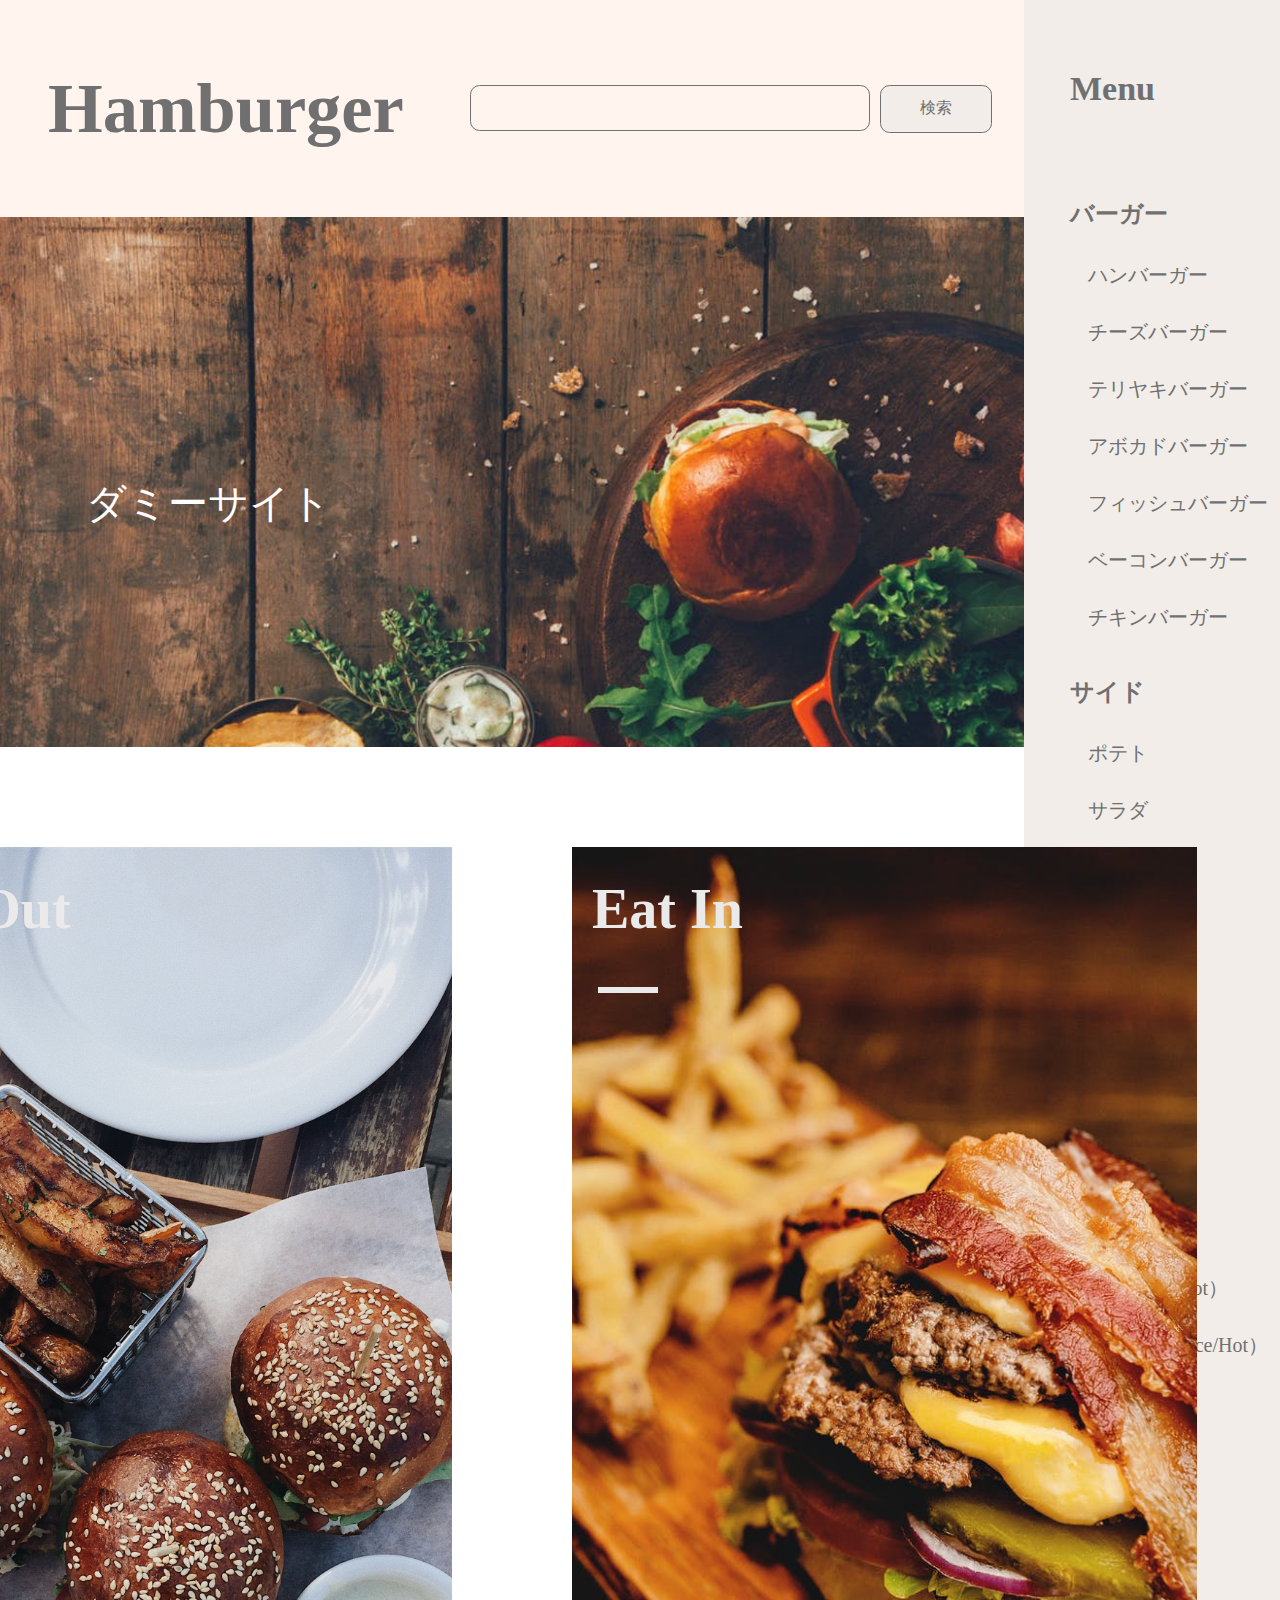
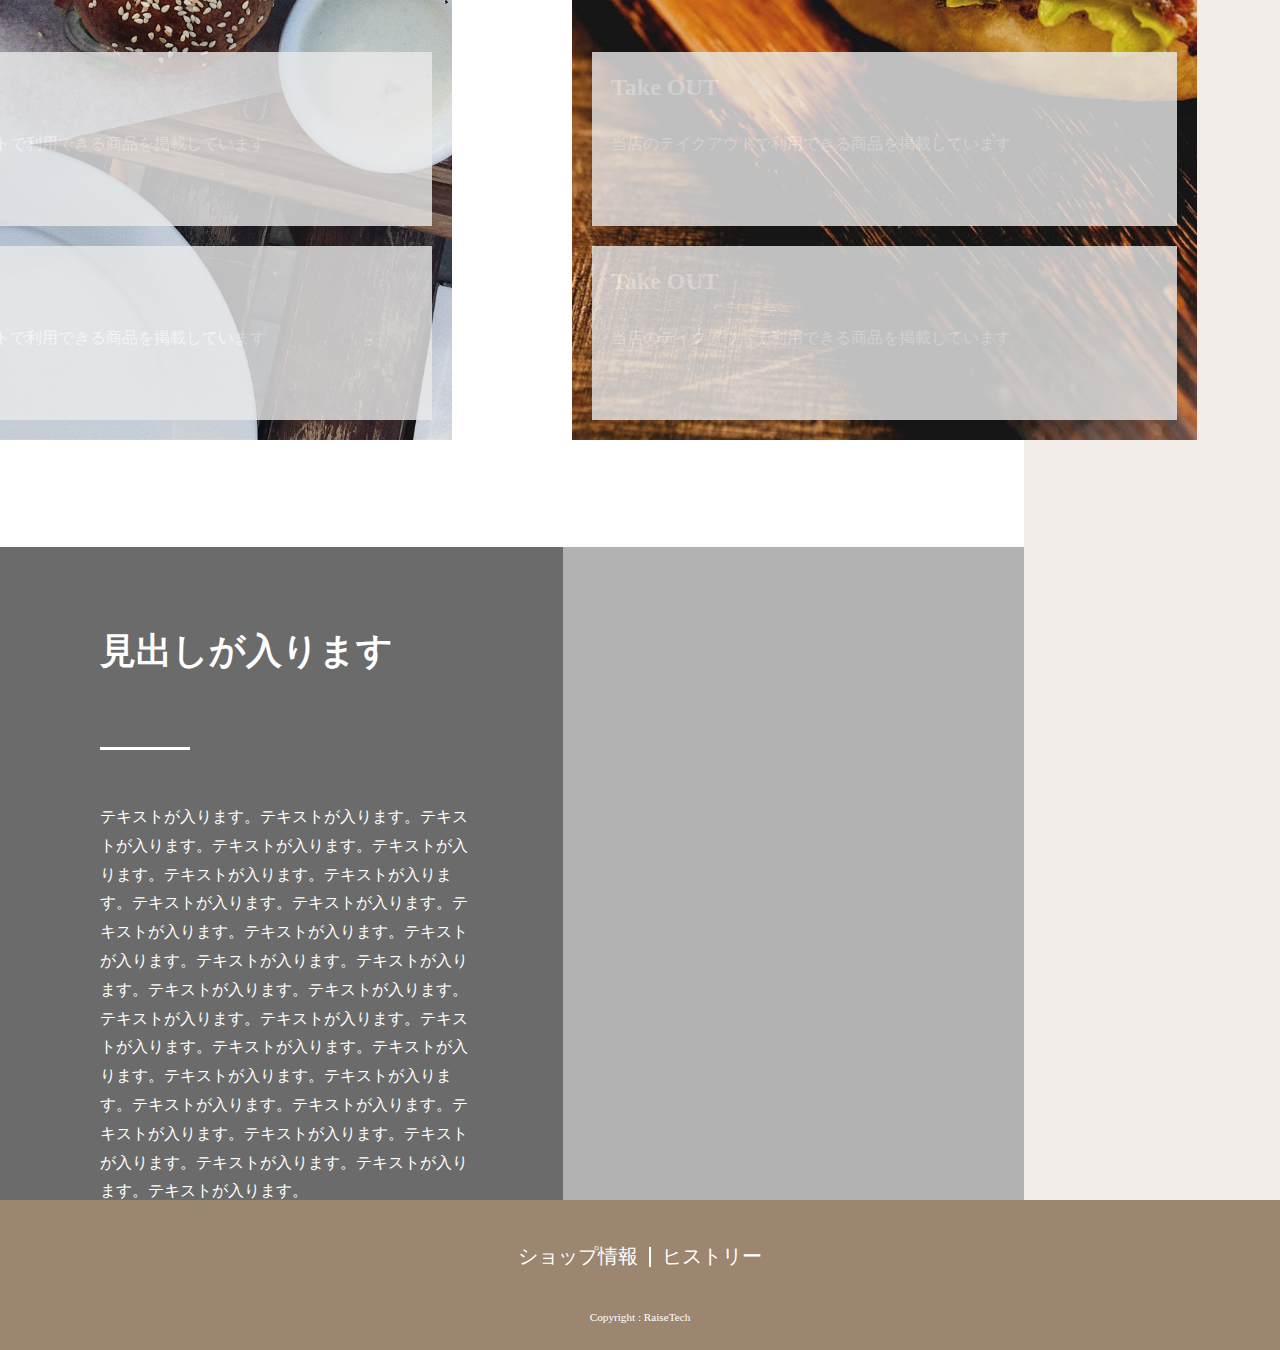
==== commit a59a7be6: "クラス名の見直し①" ====
--- a/index.html
+++ b/index.html
@@ -10,29 +10,29 @@
   <link rel="stylesheet" href="css/style.css">
 
 
+</head>
 
-</head>
   <body>
-    <div class="l-contents">
-      <article class="l-contents__left">
+    <main class="l-main">
+      <article class="l-main__left">
         <header class="l-header">
           <div class="l-header__title">
             <a>
               <h1>Hamburger</h1>
             </a>
           </div>
-          <form class="l-header__form">
-            <input type="text" class="l-header__form__box"  name="search"　value="&#xf002;">
-            <input type="submit" class="l-header__form__button"  value="検索">
+          <form class="l-header__right p-search-form">
+            <input type="text" class="p-search-form__box"  name="search"　value="&#xf002;">
+            <input type="submit" class="p-search-form__button"  value="検索">
           </form>
           <div class="p-bar">
             <button class="p-bar__button">Menu</button>
           </div>
         </header>
 
-        <main class="l-main">
+        <div class="p-contents">
 
-          <div class="p-front__top">
+          <div class="p-mainvisual">
             <p>ダミーサイト</p>
           </div>
 
@@ -40,11 +40,11 @@
             <div class="p-front__colum__section takeout">
               <h2>Take Out</h2>
               <div class="p-box">
-                <div class="c-wrap">
+                <div class="p-box__description">
                   <h4>Take OUT</h4>
                   <p>当店のテイクアウトで利用できる商品を掲載しています</p>
                 </div>
-                <div class="c-wrap">
+                <div class="p-box__description">
                   <h4>Take OUT</h4>
                   <p>当店のテイクアウトで利用できる商品を掲載しています</p>
                 </div>
@@ -55,11 +55,11 @@
                 <h2>Eat In</h2>
               </div>
               <div class="p-box">
-                <div class="c-wrap">
+                <div class="p-box__description">
                   <h4>Take OUT</h4>
                   <p>当店のテイクアウトで利用できる商品を掲載しています</p>
                 </div>
-                <div class="c-wrap">
+                <div class="p-box__description">
                   <h4>Take OUT</h4>
                   <p>当店のテイクアウトで利用できる商品を掲載しています</p>
                 </div>
@@ -77,10 +77,10 @@
               <p>テキストが入ります。テキストが入ります。テキストが入ります。テキストが入ります。テキストが入ります。テキストが入ります。テキストが入ります。テキストが入ります。テキストが入ります。テキストが入ります。テキストが入ります。テキストが入ります。テキストが入ります。テキストが入ります。テキストが入ります。テキストが入ります。テキストが入ります。テキストが入ります。テキストが入ります。テキストが入ります。テキストが入ります。テキストが入ります。テキストが入ります。テキストが入ります。テキストが入ります。テキストが入ります。テキストが入ります。テキストが入ります。テキストが入ります。テキストが入ります。テキストが入ります。</p>
             </div>
           </div>
-        </main>
+        </div>
       </article>
 
-      <aside class="l-contents__right">
+      <aside class="l-main__right">
         <div class="l-sidebar">
           <div class="c-button__close"></div>
           <a href="#">Menu</a>
@@ -120,7 +120,7 @@
          </div>
       </aside>
 
-    </div>
+    </main>
     <script type="text/javascript" src="js/jquery-3.6.0.min.js"></script>
     <script src="js/style.js"></script>
 
@@ -133,9 +133,9 @@
       <a href="#">ショップ情報</a>
       <a href="#">ヒストリー</a>
     </div>
-    <p>Copyright : RaiseTech</p>
+    <p>
+      <small>Copyright : RaiseTech</small>
+    </p>
   </footer>
 
-
-
 </html>--- a/css/style.css
+++ b/css/style.css
@@ -325,38 +325,10 @@
   text-decoration: none;
 }
 
-.l-contents {
-  display: flex;
-}
-
-.l-contents__left {
-  width: 80%;
-  height: 100%;
-}
-
-@media (max-width: 1024px) {
-  .l-contents__left {
-    width: 100%;
-  }
-}
-
-.l-contents__right {
-  width: 20%;
-  height: inherit;
-  background-color: #f2ede9;
-}
-
-@media (max-width: 1024px) {
-  .l-contents__right {
-    position: fixed;
-    left: 100%;
-  }
-}
-
-.l-contents__right.is-open {
-  z-index: 200;
-  left: 60%;
-  width: 40%;
+.p-contents {
+  display: flex;
+  flex-direction: column;
+  align-items: center;
 }
 
 .l-header {
@@ -391,35 +363,16 @@
   font-size: 2.2em;
 }
 
-.l-header__form {
+.l-header__right {
   margin-right: 2rem;
   display: flex;
 }
 
 @media (max-width: 1024px) {
-  .l-header__form {
+  .l-header__right {
     margin-right: 0;
     margin-bottom: 20px;
   }
-}
-
-.l-header__form__box {
-  width: 25rem;
-  height: 46px;
-  border-radius: 0.6rem;
-  border: solid 1px #707070;
-  font-size: 1.6rem;
-  font-weight: 500;
-}
-
-.l-header__form__button {
-  width: 7rem;
-  height: 48px;
-  margin-left: 10px;
-  background-color: #f2ede9;
-  border-radius: 0.6rem;
-  border: solid 1px #707070;
-  color: #707070;
 }
 
 .l-sidebar {
@@ -474,8 +427,36 @@
 
 .l-main {
   display: flex;
-  flex-direction: column;
-  align-items: center;
+}
+
+.l-main__left {
+  width: 80%;
+  height: 100%;
+}
+
+@media (max-width: 1024px) {
+  .l-main__left {
+    width: 100%;
+  }
+}
+
+.l-main__right {
+  width: 20%;
+  height: inherit;
+  background-color: #f2ede9;
+}
+
+@media (max-width: 1024px) {
+  .l-main__right {
+    position: fixed;
+    left: 100%;
+  }
+}
+
+.l-main__right.is-open {
+  z-index: 200;
+  left: 60%;
+  width: 40%;
 }
 
 .l-footer {
@@ -513,27 +494,6 @@
   color: #fff;
   padding-top: 39px;
   font-size: 14px;
-}
-
-.c-wrap {
-  height: 174px;
-  width: 585px;
-  margin: 0 20px 20px;
-  background-color: #eaeaea;
-  opacity: 0.8;
-}
-
-.c-wrap h4 {
-  font-size: 24px;
-  padding: 22px 19px;
-  color: #fff;
-}
-
-.c-wrap p {
-  font-size: 16px;
-  padding: 9px 19px;
-  line-height: 1.5;
-  color: #fff;
 }
 
 .c-layer1 {
@@ -634,20 +594,6 @@
   line-height: 100px;
 }
 
-.p-front__top {
-  height: 530px;
-  width: 100%;
-  background: url(../img/mainvisual-img/mainvisual-pc.jpg) no-repeat;
-  background-size: cover;
-}
-
-.p-front__top p {
-  font-size: 40px;
-  color: #fff;
-  padding-left: 86px;
-  padding-top: 259px;
-}
-
 .p-front__colum {
   height: 1400px;
   display: flex;
@@ -725,6 +671,27 @@
 .p-box {
   position: absolute;
   bottom: 0;
+}
+
+.p-box__description {
+  height: 174px;
+  width: 585px;
+  margin: 0 20px 20px;
+  background-color: #eaeaea;
+  opacity: 0.8;
+}
+
+.p-box__description h4 {
+  font-size: 24px;
+  padding: 22px 19px;
+  color: #fff;
+}
+
+.p-box__description p {
+  font-size: 16px;
+  padding: 9px 19px;
+  line-height: 1.5;
+  color: #fff;
 }
 
 .p-archive__top {
@@ -1170,4 +1137,37 @@
     display: block;
   }
 }
+
+.p-search-form__box {
+  width: 25rem;
+  height: 46px;
+  border-radius: 0.6rem;
+  border: solid 1px #707070;
+  font-size: 1.6rem;
+  font-weight: 500;
+}
+
+.p-search-form__button {
+  width: 7rem;
+  height: 48px;
+  margin-left: 10px;
+  background-color: #f2ede9;
+  border-radius: 0.6rem;
+  border: solid 1px #707070;
+  color: #707070;
+}
+
+.p-mainvisual {
+  height: 530px;
+  width: 100%;
+  background: url(../img/mainvisual-img/mainvisual-pc.jpg) no-repeat;
+  background-size: cover;
+}
+
+.p-mainvisual p {
+  font-size: 40px;
+  color: #fff;
+  padding-left: 86px;
+  padding-top: 259px;
+}
 /*# sourceMappingURL=style.css.map */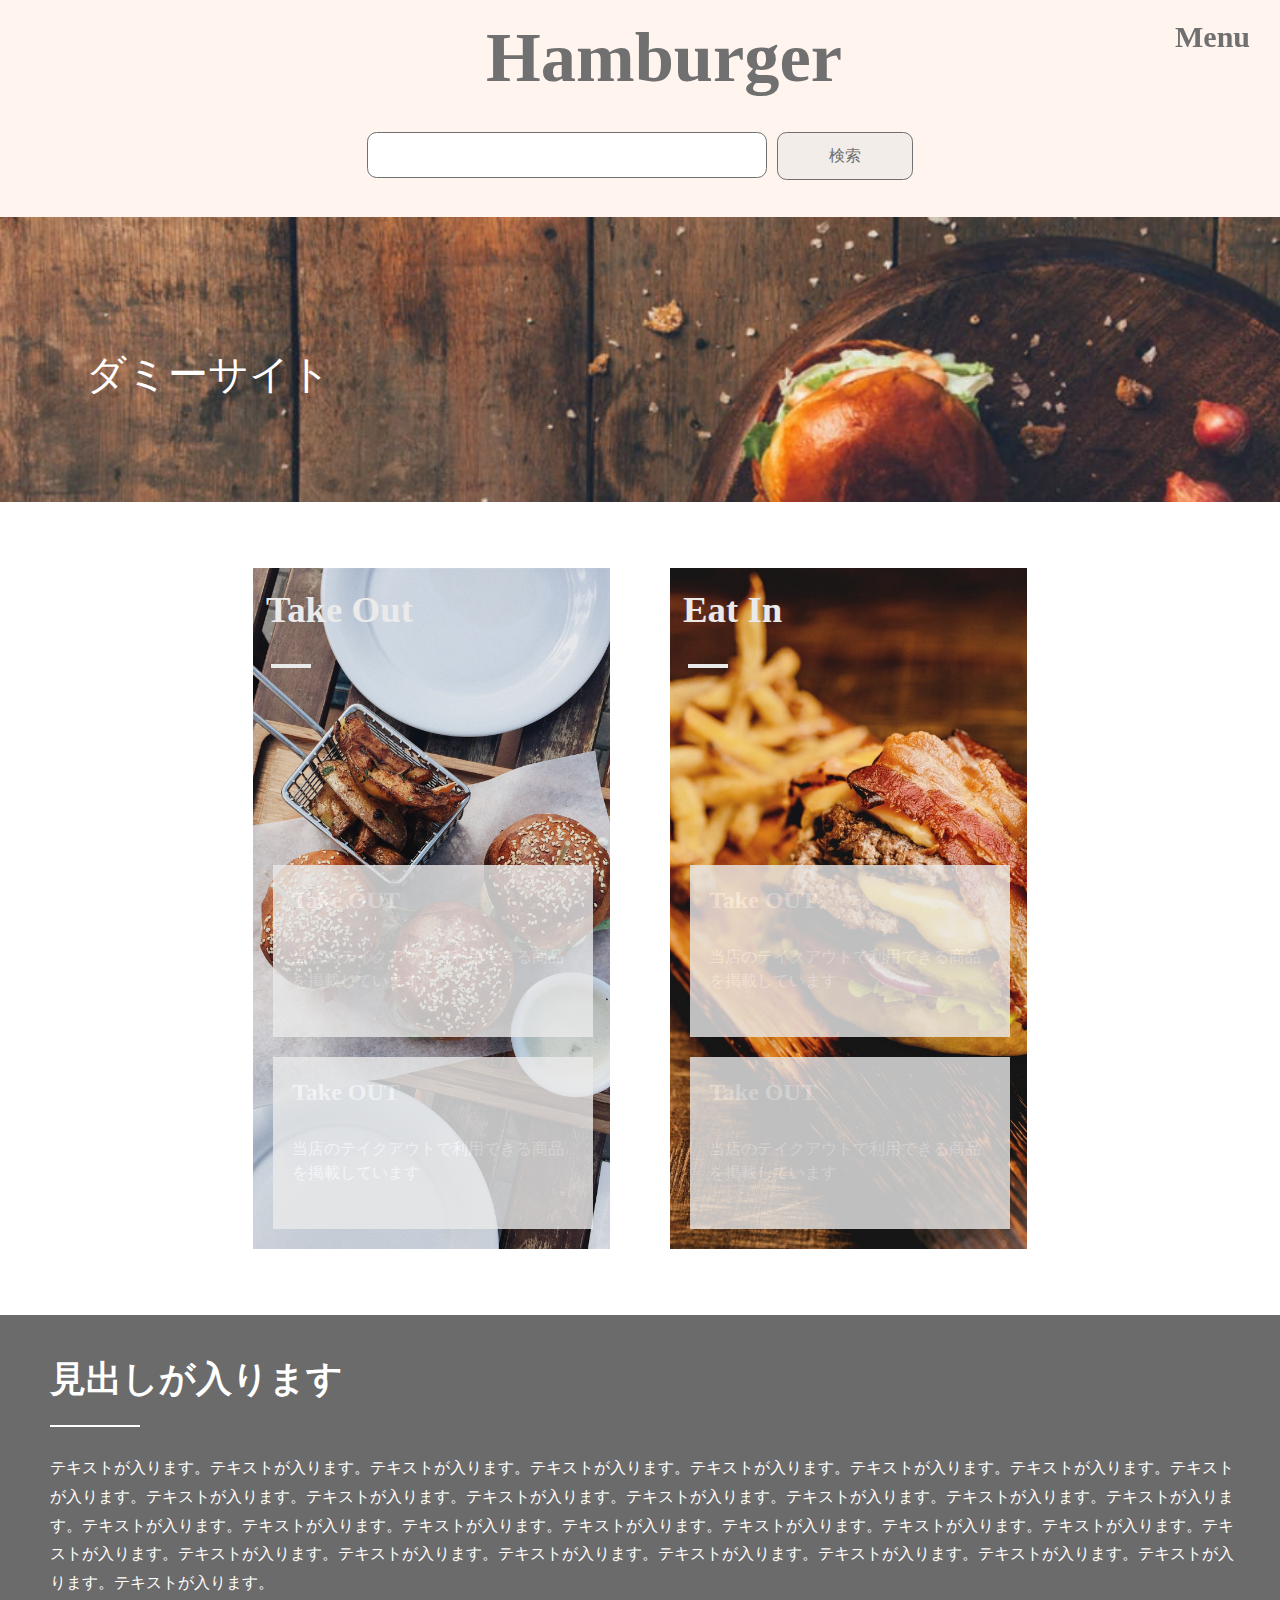
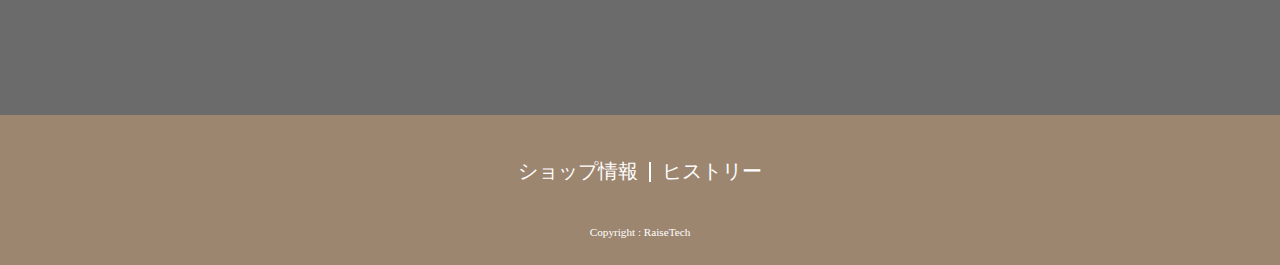
==== commit bcc8838b: "サイドバーを修正" ====
--- a/index.html
+++ b/index.html
@@ -14,7 +14,7 @@
 
   <body>
     <main class="l-main">
-      <article class="l-main__left">
+      <div class="l-main__left">
         <header class="l-header">
           <div class="l-header__title">
             <a>
@@ -25,6 +25,7 @@
             <input type="text" class="p-search-form__box"  name="search"　value="&#xf002;">
             <input type="submit" class="p-search-form__button"  value="検索">
           </form>
+
           <div class="p-bar">
             <button class="p-bar__button">Menu</button>
           </div>
@@ -36,8 +37,8 @@
             <p>ダミーサイト</p>
           </div>
 
-          <div class="p-front__colum">
-            <div class="p-front__colum__section takeout">
+          <div class="p-branch-menu">
+            <div class="p-branch-menu__wrap takeout">
               <h2>Take Out</h2>
               <div class="p-box">
                 <div class="p-box__description">
@@ -50,7 +51,7 @@
                 </div>
               </div>
             </div>
-            <div class="p-front__colum__section eatin">
+            <div class="p-branch-menu__wrap eatin">
               <div class="c-title">
                 <h2>Eat In</h2>
               </div>
@@ -67,18 +68,18 @@
             </div>
 
           </div>
-          <div class="p-front__map">
-            <iframe src="https://www.google.com/maps/embed?pb=!1m18!1m12!1m3!1d1506.772570713381!2d139.74392569228223!3d35.657836376833686!2m3!1f0!2f0!3f0!3m2!1i1024!2i768!4f13.1!3m3!1m2!1s0x60188bbd9009ec09%3A0x481a93f0d2a409dd!2z5p2x5Lqs44K_44Ov44O8!5e0!3m2!1sja!2sjp!4v1626997442584!5m2!1sja!2sjp" width="100%" height="649" style="border:0;" allowfullscreen="" loading="lazy"></iframe>
-            <div class="c-layer1">
-              <div class="c-layer2"></div>
+          <div class="p-map">
+            <iframe class="p-map" src="https://www.google.com/maps/embed?pb=!1m18!1m12!1m3!1d1506.772570713381!2d139.74392569228223!3d35.657836376833686!2m3!1f0!2f0!3f0!3m2!1i1024!2i768!4f13.1!3m3!1m2!1s0x60188bbd9009ec09%3A0x481a93f0d2a409dd!2z5p2x5Lqs44K_44Ov44O8!5e0!3m2!1sja!2sjp!4v1626997442584!5m2!1sja!2sjp" width="100%" height="650" style="border:0;" allowfullscreen="" loading="lazy"></iframe>
+            <div class="p-map__layer1">
+              <div class="p-map__layer2"></div>
             </div>
-            <div class="p-front__map__section">
+            <div class="p-map__wrap">
               <h3>見出しが入ります</h3>
               <p>テキストが入ります。テキストが入ります。テキストが入ります。テキストが入ります。テキストが入ります。テキストが入ります。テキストが入ります。テキストが入ります。テキストが入ります。テキストが入ります。テキストが入ります。テキストが入ります。テキストが入ります。テキストが入ります。テキストが入ります。テキストが入ります。テキストが入ります。テキストが入ります。テキストが入ります。テキストが入ります。テキストが入ります。テキストが入ります。テキストが入ります。テキストが入ります。テキストが入ります。テキストが入ります。テキストが入ります。テキストが入ります。テキストが入ります。テキストが入ります。テキストが入ります。</p>
             </div>
           </div>
         </div>
-      </article>
+      </div>
 
       <aside class="l-main__right">
         <div class="l-sidebar">
--- a/css/style.css
+++ b/css/style.css
@@ -12,6 +12,7 @@
   -webkit-text-size-adjust: 100%;
   /* Prevent adjustments of font size after orientation changes in iOS */
   word-break: normal;
+  -moz-tab-size: 4;
   tab-size: 4;
 }
 
@@ -143,20 +144,20 @@
   cursor: default;
 }
 
-[type="number"]::-webkit-inner-spin-button,
-[type="number"]::-webkit-outer-spin-button {
+[type=number]::-webkit-inner-spin-button,
+[type=number]::-webkit-outer-spin-button {
   height: auto;
   /* Correct the cursor style of increment and decrement buttons in Chrome */
 }
 
-[type="search"] {
+[type=search] {
   -webkit-appearance: textfield;
   /* Correct the odd appearance in Chrome and Safari */
   outline-offset: -2px;
   /* Correct the outline style in Safari */
 }
 
-[type="search"]::-webkit-search-decoration {
+[type=search]::-webkit-search-decoration {
   -webkit-appearance: none;
   /* Remove the inner padding in Chrome and Safari on macOS */
 }
@@ -195,35 +196,35 @@
 
 /* Apply cursor pointer to button elements */
 button,
-[type="button"],
-[type="reset"],
-[type="submit"],
-[role="button"] {
+[type=button],
+[type=reset],
+[type=submit],
+[role=button] {
   cursor: pointer;
   color: inherit;
 }
 
 /* Remove inner padding and border in Firefox 4+ */
 button::-moz-focus-inner,
-[type="button"]::-moz-focus-inner,
-[type="reset"]::-moz-focus-inner,
-[type="submit"]::-moz-focus-inner {
+[type=button]::-moz-focus-inner,
+[type=reset]::-moz-focus-inner,
+[type=submit]::-moz-focus-inner {
   border-style: none;
   padding: 0;
 }
 
 /* Replace focus style removed in the border reset above */
 button:-moz-focusring,
-[type="button"]::-moz-focus-inner,
-[type="reset"]::-moz-focus-inner,
-[type="submit"]::-moz-focus-inner {
+[type=button]::-moz-focus-inner,
+[type=reset]::-moz-focus-inner,
+[type=submit]::-moz-focus-inner {
   outline: 1px dotted ButtonText;
 }
 
 button,
-html [type='button'],
-[type='reset'],
-[type='submit'] {
+html [type=button],
+[type=reset],
+[type=submit] {
   -webkit-appearance: button;
   /* Correct the inability to style clickable types in iOS */
 }
@@ -303,7 +304,7 @@
      # Accessibility
      # ================================================================= */
 /* Specify the progress cursor of updating elements */
-[aria-busy="true"] {
+[aria-busy=true] {
   cursor: progress;
 }
 
@@ -313,7 +314,7 @@
 }
 
 /* Specify the unstyled cursor of disabled, not-editable, or otherwise inoperable elements */
-[aria-disabled="true"] {
+[aria-disabled=true] {
   cursor: default;
 }
 
@@ -325,12 +326,16 @@
   text-decoration: none;
 }
 
-.p-contents {
-  display: flex;
-  flex-direction: column;
-  align-items: center;
-}
-
+@keyframes slidein {
+  from {
+    opacity: 0.7;
+    transform: translateX(250px);
+  }
+  to {
+    opacity: 1;
+    transform: translateX(0);
+  }
+}
 .l-header {
   width: 100%;
   height: 217px;
@@ -339,36 +344,40 @@
   align-items: center;
   justify-content: space-between;
 }
-
-@media (max-width: 1024px) {
+@media (max-width: 1900px) {
   .l-header {
     flex-direction: column;
     justify-content: space-around;
   }
 }
-
 .l-header__title {
   margin-left: 3em;
   background-color: none;
 }
-
-@media (max-width: 1024px) {
+@media (max-width: 1900px) {
   .l-header__title {
     margin-left: 20px 0;
   }
 }
-
+@media (max-width: 850px) {
+  .l-header__title {
+    margin-top: 36px;
+  }
+}
 .l-header__title a {
   color: #707070;
   font-size: 2.2em;
 }
-
+@media (max-width: 850px) {
+  .l-header__title a {
+    font-size: 1.6em;
+  }
+}
 .l-header__right {
   margin-right: 2rem;
   display: flex;
 }
-
-@media (max-width: 1024px) {
+@media (max-width: 1900px) {
   .l-header__right {
     margin-right: 0;
     margin-bottom: 20px;
@@ -378,13 +387,11 @@
 .l-sidebar {
   padding-left: 46px;
 }
-
-@media (max-width: 1024px) {
+@media (max-width: 1900px) {
   .l-sidebar {
     padding-top: 100px;
   }
 }
-
 .l-sidebar > a {
   display: block;
   font-size: 34px;
@@ -393,70 +400,89 @@
   padding-top: 70px;
   padding-bottom: 90px;
 }
-
-@media (max-width: 1024px) {
+@media (max-width: 1900px) {
   .l-sidebar > a {
     display: none;
   }
 }
-
 .l-sidebar ul li {
   padding-bottom: 15px;
   font-size: 24px;
 }
-
 .l-sidebar ul li > a {
   color: #707070;
   font-weight: 700;
 }
-
 .l-sidebar ul li ul {
   padding-top: 32px;
   padding-left: 18px;
 }
-
 .l-sidebar ul li ul li {
   font-size: 20px;
   padding-bottom: 30px;
 }
-
 .l-sidebar ul li ul li a {
   color: #707070;
   font-weight: 500;
 }
+.l-sidebar ul li ul li a:hover {
+  color: #dfdfdf;
+}
 
 .l-main {
   display: flex;
 }
-
+.l-main.is-open {
+  position: relative;
+}
 .l-main__left {
   width: 80%;
   height: 100%;
 }
-
-@media (max-width: 1024px) {
+@media (max-width: 1900px) {
   .l-main__left {
     width: 100%;
   }
 }
-
+.l-main__left.is-open {
+  position: relative;
+  overflow-y: scroll;
+}
+.l-main__left.is-open::before {
+  content: "";
+  position: fixed;
+  width: 100%;
+  height: 100%;
+  background-color: rgba(0, 0, 0, 0.5);
+  z-index: 200;
+}
 .l-main__right {
   width: 20%;
-  height: inherit;
+  height: 100%;
   background-color: #f2ede9;
-}
-
-@media (max-width: 1024px) {
+  z-index: 100;
+}
+@media (max-width: 1900px) {
   .l-main__right {
     position: fixed;
     left: 100%;
   }
 }
-
 .l-main__right.is-open {
-  z-index: 200;
-  left: 60%;
-  width: 40%;
+  animation: 0.7s slidein;
+  overflow-y: auto;
+  left: 65%;
+  width: 35%;
+  position: fixed;
+  top: 0;
+  bottom: 0;
+  z-index: 300;
+}
+@media (max-width: 850px) {
+  .l-main__right.is-open {
+    left: 10%;
+    width: 90%;
+  }
 }
 
 .l-footer {
@@ -467,11 +493,9 @@
   align-items: center;
   flex-direction: column;
 }
-
 .l-footer__section {
   padding-top: 43px;
 }
-
 .l-footer__section a {
   position: relative;
   color: #fff;
@@ -479,7 +503,6 @@
   padding: 43px 10px;
   position: relative;
 }
-
 .l-footer__section a:last-of-type::before {
   position: absolute;
   top: 45px;
@@ -489,46 +512,24 @@
   width: 2px;
   height: 20px;
 }
-
 .l-footer p {
   color: #fff;
   padding-top: 39px;
   font-size: 14px;
 }
 
-.c-layer1 {
-  position: absolute;
-  top: 0;
-  width: 100%;
-  height: 100%;
-  background-color: rgba(0, 0, 0, 0.3);
-  z-index: 50;
-}
-
-.c-layer2 {
-  position: absolute;
-  top: 0;
-  width: 55%;
-  height: 100%;
-  background-color: rgba(0, 0, 0, 0.4);
-  z-index: 10;
-}
-
 .c-table {
   width: 100%;
   padding: 60px 0;
 }
-
 .c-table table {
   font-size: 16px;
   width: 100%;
   border-collapse: collapse;
 }
-
 .c-table table tr {
   padding: 30px;
 }
-
 .c-table table tr th,
 .c-table table tr td {
   padding: 30px;
@@ -536,7 +537,6 @@
   border: solid 1px;
   text-align: inherit;
 }
-
 .c-table table tr th:first-child {
   width: 33%;
 }
@@ -545,11 +545,9 @@
   width: 100%;
   padding-bottom: 60px;
 }
-
 .c-button__close {
   cursor: pointer;
 }
-
 .c-button__close.is-open {
   position: absolute;
   height: 50px;
@@ -557,7 +555,6 @@
   top: 0;
   right: 0;
 }
-
 .c-button__close.is-open::before {
   content: "";
   height: 2.5px;
@@ -568,7 +565,6 @@
   position: absolute;
   background-color: #121212;
 }
-
 .c-button__close.is-open::after {
   content: "";
   height: 24px;
@@ -579,13 +575,11 @@
   position: absolute;
   background-color: #121212;
 }
-
 .c-button button {
   background-color: #f2ede9;
   border-radius: 30px;
   border: 1px solid;
 }
-
 .c-button button a {
   display: block;
   width: 430px;
@@ -594,27 +588,62 @@
   line-height: 100px;
 }
 
-.p-front__colum {
+.p-contents {
+  display: flex;
+  flex-direction: column;
+  align-items: center;
+}
+
+.p-branch-menu {
   height: 1400px;
   display: flex;
 }
-
-.p-front__colum__section {
+@media (max-width: 1900px) {
+  .p-branch-menu {
+    height: auto;
+    background-size: cover;
+  }
+}
+@media (max-width: 850px) {
+  .p-branch-menu {
+    height: 1200px;
+    flex-direction: column;
+    justify-content: center;
+  }
+}
+.p-branch-menu__wrap {
   position: relative;
   height: 1193px;
   width: 625px;
   margin: 100px 60px;
 }
-
-.p-front__colum__section h2 {
+@media (max-width: 1900px) {
+  .p-branch-menu__wrap {
+    height: 681px;
+    width: 357px;
+    margin: 66px 30px;
+  }
+}
+@media (max-width: 850px) {
+  .p-branch-menu__wrap {
+    width: 335px;
+  }
+}
+.p-branch-menu__wrap h2 {
   position: relative;
   font-size: 3.5rem;
   padding-top: 30px;
   padding-left: 20px;
   color: #eaeaea;
 }
-
-.p-front__colum__section h2::after {
+@media (max-width: 1900px) {
+  .p-branch-menu__wrap h2 {
+    font-size: 2.3rem;
+    padding-top: 20px;
+    padding-left: 13px;
+  }
+}
+.p-branch-menu__wrap h2::after {
   position: absolute;
   top: 140px;
   left: 26px;
@@ -623,56 +652,45 @@
   height: 6px;
   background-color: #eaeaea;
 }
-
-.p-front__colum .takeout {
+@media (max-width: 1900px) {
+  .p-branch-menu__wrap h2::after {
+    top: 96px;
+    left: 18px;
+    width: 40px;
+    height: 4px;
+  }
+}
+.p-branch-menu .takeout {
   background: url(../img/c-wrap_takeout.png) no-repeat;
 }
-
-.p-front__colum .eatin {
+@media (max-width: 1900px) {
+  .p-branch-menu .takeout {
+    background-size: 100%;
+  }
+}
+@media (max-width: 850px) {
+  .p-branch-menu .takeout {
+    margin: 20px;
+  }
+}
+.p-branch-menu .eatin {
   background: url(../img/c-wrap_eatin.png) no-repeat;
 }
-
-.p-front__map {
-  position: relative;
-  width: 100%;
-}
-
-.p-front__map__section {
-  position: absolute;
-  width: 55%;
-  top: 0;
-  padding: 80px 80px 0 100px;
-  z-index: 100;
-}
-
-.p-front__map__section h3 {
-  color: #fff;
-  font-size: 36px;
-  font-weight: 700;
-}
-
-.p-front__map__section h3::after {
-  position: absolute;
-  content: "";
-  width: 90px;
-  height: 3px;
-  background-color: #fff;
-  top: 200px;
-  left: 100px;
-}
-
-.p-front__map__section p {
-  padding-top: 127px;
-  color: #fff;
-  line-height: 1.8;
-  font-size: 16px;
+@media (max-width: 1900px) {
+  .p-branch-menu .eatin {
+    background-size: 100%;
+  }
+}
+@media (max-width: 850px) {
+  .p-branch-menu .eatin {
+    margin: 0 20px 20px 20px;
+  }
 }
 
 .p-box {
   position: absolute;
   bottom: 0;
 }
-
 .p-box__description {
   height: 174px;
   width: 585px;
@@ -680,102 +698,115 @@
   background-color: #eaeaea;
   opacity: 0.8;
 }
-
+@media (max-width: 1900px) {
+  .p-box__description {
+    height: 172px;
+    width: 320px;
+  }
+}
+@media (max-width: 850px) {
+  .p-box__description {
+    height: 163px;
+    width: 314px;
+    margin: 10px;
+  }
+}
 .p-box__description h4 {
   font-size: 24px;
   padding: 22px 19px;
   color: #fff;
 }
-
+@media (max-width: 850px) {
+  .p-box__description h4 {
+    font-size: 18px;
+    padding: 16px 13px;
+  }
+}
 .p-box__description p {
   font-size: 16px;
   padding: 9px 19px;
   line-height: 1.5;
   color: #fff;
 }
-
-.p-archive__top {
-  position: relative;
-  height: 239px;
-  width: 100%;
-  background: url(../img/mainvisual-img/archive-top.png) no-repeat;
-  background-size: cover;
-  display: flex;
-  align-items: center;
-}
-
-.p-archive__top::before {
-  position: absolute;
-  content: "";
-  width: 100%;
-  height: 100%;
-  background-color: rgba(0, 0, 0, 0.8);
-  z-index: -20;
-}
-
-.p-archive__top__text {
-  display: flex;
-  align-items: center;
-}
-
-.p-archive__top__text h2 {
-  margin-left: 50px;
-  font-size: 40px;
-  color: #fff;
-}
-
-.p-archive__top__text p {
-  color: #fff;
-}
-
-.p-archive__middle {
+@media (max-width: 850px) {
+  .p-box__description p {
+    font-size: 12px;
+    padding: 6px 13px;
+  }
+}
+.p-box-archivepage {
   padding: 70px 100px;
 }
-
-.p-archive__middle h4 {
+@media (max-width: 1900px) {
+  .p-box-archivepage {
+    padding: 50px;
+  }
+}
+.p-box-archivepage h4 {
   font-size: 34px;
   font-weight: 500;
 }
-
-.p-archive__middle p {
+.p-box-archivepage p {
   font-size: 14px;
   padding-top: 33px;
   line-height: 1.8;
 }
 
-.p-archive__main__card {
+.p-menu__card {
   display: flex;
   height: 471px;
   width: 1353px;
   padding: 0 100px 30px;
 }
-
-.p-archive__main__card__text {
+@media (max-width: 1900px) {
+  .p-menu__card {
+    height: 354px;
+    width: 756px;
+    padding: 10px 10px;
+  }
+}
+.p-menu__card__text {
   background-color: #3c2b1c;
   padding: 50px 63px;
 }
-
-.p-archive__main__card__text h3 {
+@media (max-width: 1900px) {
+  .p-menu__card__text {
+    padding: 20px 30px;
+  }
+}
+.p-menu__card__text h3 {
   font-size: 28px;
   font-weight: 500;
   color: #fff;
 }
-
-.p-archive__main__card__text h4 {
+@media (max-width: 1900px) {
+  .p-menu__card__text h3 {
+    font-size: 20px;
+  }
+}
+.p-menu__card__text h4 {
   margin-top: 24px;
   font-size: 20px;
   font-weight: 450;
   color: #fff;
 }
-
-.p-archive__main__card__text p {
+@media (max-width: 1900px) {
+  .p-menu__card__text h4 {
+    font-size: 12px;
+  }
+}
+.p-menu__card__text p {
   margin-top: 18px;
   font-size: 12px;
   font-weight: 300;
   color: #fff;
 }
-
-.p-archive__main__card__text a {
+@media (max-width: 1900px) {
+  .p-menu__card__text p {
+    font-size: 10px;
+  }
+}
+.p-menu__card__text a {
   display: block;
   text-align: center;
   height: 60px;
@@ -787,6 +818,12 @@
   margin: auto;
   margin-top: 110px;
 }
+@media (max-width: 1900px) {
+  .p-menu__card__text a {
+    height: 40px;
+    margin-top: 60px;
+  }
+}
 
 .p-pagenation {
   width: 100%;
@@ -795,320 +832,137 @@
   align-items: center;
   justify-content: center;
 }
-
 .p-pagenation ul {
   display: flex;
 }
-
 .p-pagenation ul li {
-  padding: 0 8px;
-  font-size: 12px;
+  padding: 2px 12px;
+  font-size: 18px;
   font-weight: 600;
 }
-
 .p-pagenation ul li:first-of-type {
   padding-top: 10px;
 }
-
 .p-pagenation ul li:first-of-type::after {
   content: "<<";
-  color: #3C2B1C;
+  color: #3c2b1c;
   padding-left: 10px;
 }
-
 .p-pagenation ul li:last-of-type {
   position: relative;
 }
-
 .p-pagenation ul li:last-of-type::after {
   position: absolute;
   top: 10px;
   right: -24px;
   content: ">>";
-  color: #3C2B1C;
-}
-
+  color: #3c2b1c;
+}
 .p-pagenation ul li a {
   display: block;
-  color: #3C2B1C;
-  border: solid 1px #3C2B1C;
+  color: #3c2b1c;
+  border: solid 1px #3c2b1c;
   padding: 8px;
 }
 
-.p-single__top {
-  width: 100%;
-  height: 500px;
-  background: url(../img/mainvisual-img/single-top.png) no-repeat center;
-  background-size: cover;
-  display: flex;
-  align-items: center;
-}
-
-.p-single__top h1 {
-  color: #fff;
-  font-size: 60px;
-  font-weight: 600;
-  padding-left: 86px;
-}
-
-.p-single__wrap {
-  padding: 30px 90px;
-}
-
-.p-single__wrap__text * {
-  padding: 33px 0;
-}
-
-.p-single__wrap__text h2,
-.p-single__wrap__text h3,
-.p-single__wrap__text h4,
-.p-single__wrap__text h5,
-.p-single__wrap__text h6 {
-  font-weight: 700;
-}
-
-.p-single__wrap__text h2 {
-  font-size: 36px;
-}
-
-.p-single__wrap__text p {
-  font-size: 16px;
-  line-height: 1.6;
-}
-
-.p-single__wrap__text h3 {
-  font-size: 28px;
-}
-
-.p-single__wrap__text h4,
-.p-single__wrap__text h5,
-.p-single__wrap__text h6 {
-  font-size: 20px;
-}
-
-.p-single__wrap__quote {
-  width: 100%;
-  height: 320px;
-  background-color: #f5f5f5;
-}
-
-.p-single__wrap__quote * {
-  font-size: 16px;
-}
-
-.p-single__wrap__quote blockquote,
-.p-single__wrap__quote p {
-  padding: 50px 60px 0 50px;
-}
-
-.p-single__wrap__quote blockquote {
-  line-height: 1.6;
-}
-
-.p-single__wrap__list {
-  width: 100%;
-  padding: 67px;
-  font-size: 16px;
-}
-
-.p-single__wrap__list ol {
-  line-height: 1.6;
-  padding-bottom: 60px;
-}
-
-.p-single__wrap__list ol li {
-  list-style: decimal;
-}
-
-.p-single__wrap__list ol li ol {
-  padding: 30px 20px;
-}
-
-.p-single__wrap__list ul {
-  line-height: 1.6;
-}
-
-.p-single__wrap__list ul li ul {
-  padding: 30px 20px;
-}
-
-.p-single__wrap__code {
+.p-single__code {
   width: 100%;
   background-color: #f5f5f5;
   padding: 20px;
 }
-
-.p-single__wrap__code code {
+.p-single__code code {
   font-size: 18px;
   line-height: 1.6;
   color: black;
 }
-
 .p-single__bold {
   margin-bottom: 300px;
 }
-
 .p-single__bold p {
   font-weight: bold;
 }
 
+.p-picture {
+  width: 100%;
+}
 .p-picture * {
   padding: 15px 0;
 }
-
 .p-picture__top img {
   height: 500px;
   width: 100%;
   object-fit: cover;
   object-position: bottom;
 }
-
+@media (max-width: 1900px) {
+  .p-picture__top img {
+    height: 280px;
+  }
+}
 .p-picture__column {
   display: flex;
   height: 358px;
   width: 100%;
 }
-
+.p-picture__column img {
+  object-fit: cover;
+}
+@media (max-width: 1900px) {
+  .p-picture__column img {
+    height: 240px;
+  }
+}
 .p-picture__column p {
   line-height: 1.6;
 }
-
 .p-picture .top p {
   padding-left: 40px;
 }
-
+@media (max-width: 1900px) {
+  .p-picture .top p {
+    padding-left: 20px;
+  }
+}
 .p-picture .bottom p {
   padding-right: 40px;
 }
-
+@media (max-width: 1900px) {
+  .p-picture .bottom p {
+    padding-right: 20px;
+  }
+}
 .p-picture__bottom {
   width: 50%;
   margin: 0 auto;
 }
-
 .p-picture__tile {
   display: flex;
   flex-wrap: wrap;
   justify-content: space-around;
 }
-
 .p-picture__tile img {
   width: 33%;
 }
-
-.p-page__top {
-  width: 100%;
-  height: 500px;
-  background: url(../img/mainvisual-img/page-top.png) no-repeat center;
-  background-size: cover;
-  display: flex;
-  align-items: center;
-}
-
-.p-page__top h1 {
-  color: #fff;
-  font-size: 60px;
-  font-weight: 600;
-  padding-left: 86px;
-}
-
-.p-page__wrap {
-  padding: 30px 90px;
-}
-
-.p-page__wrap__text * {
-  padding: 33px 0;
-}
-
-.p-page__wrap__text h2,
-.p-page__wrap__text h3,
-.p-page__wrap__text h4,
-.p-page__wrap__text h5,
-.p-page__wrap__text h6 {
-  font-weight: 700;
-}
-
-.p-page__wrap__text h2 {
-  font-size: 36px;
-}
-
-.p-page__wrap__text p {
-  font-size: 16px;
-  line-height: 1.6;
-}
-
-.p-page__wrap__text h3 {
-  font-size: 28px;
-}
-
-.p-page__wrap__text h4,
-.p-page__wrap__text h5,
-.p-page__wrap__text h6 {
-  font-size: 20px;
-}
-
-.p-page__wrap__quote {
-  width: 100%;
-  height: 320px;
-  background-color: #f5f5f5;
-}
-
-.p-page__wrap__quote * {
-  font-size: 16px;
-}
-
-.p-page__wrap__quote blockquote,
-.p-page__wrap__quote p {
-  padding: 50px 60px 0 50px;
-}
-
-.p-page__wrap__quote blockquote {
-  line-height: 1.6;
-}
-
-.p-page__wrap__list {
-  width: 100%;
-  padding: 67px;
-  font-size: 16px;
-}
-
-.p-page__wrap__list ol {
-  line-height: 1.6;
-  padding-bottom: 60px;
-}
-
-.p-page__wrap__list ol li {
-  list-style: decimal;
-}
-
-.p-page__wrap__list ol li ol {
-  padding: 30px 20px;
-}
-
-.p-page__wrap__list ul {
-  line-height: 1.6;
-}
-
-.p-page__wrap__list ul li ul {
-  padding: 30px 20px;
-}
-
-.p-page__wrap__code {
+@media (max-width: 1900px) {
+  .p-picture__tile img {
+    width: 50%;
+    padding: 10px;
+  }
+}
+
+.p-page__code {
   width: 100%;
   background-color: #f5f5f5;
   padding: 20px;
 }
-
-.p-page__wrap__code code {
+.p-page__code code {
   font-size: 18px;
   line-height: 1.6;
   color: black;
 }
-
 .p-page__bold {
   margin-bottom: 300px;
 }
-
 .p-page__bold p {
   font-weight: bold;
 }
@@ -1122,7 +976,6 @@
   text-align: right;
   z-index: 100;
 }
-
 .p-bar__button {
   font-size: 30px;
   font-weight: bold;
@@ -1131,8 +984,12 @@
   right: 30px;
   cursor: pointer;
 }
-
-@media (max-width: 1024px) {
+@media (max-width: 850px) {
+  .p-bar__button {
+    font-size: 24px;
+  }
+}
+@media (max-width: 1900px) {
   .p-bar {
     display: block;
   }
@@ -1145,10 +1002,15 @@
   border: solid 1px #707070;
   font-size: 1.6rem;
   font-weight: 500;
-}
-
+  background-color: white;
+}
+@media (max-width: 850px) {
+  .p-search-form__box {
+    width: 15rem;
+  }
+}
 .p-search-form__button {
-  width: 7rem;
+  width: 136px;
   height: 48px;
   margin-left: 10px;
   background-color: #f2ede9;
@@ -1156,6 +1018,11 @@
   border: solid 1px #707070;
   color: #707070;
 }
+@media (max-width: 850px) {
+  .p-search-form__button {
+    width: 78px;
+  }
+}
 
 .p-mainvisual {
   height: 530px;
@@ -1163,11 +1030,237 @@
   background: url(../img/mainvisual-img/mainvisual-pc.jpg) no-repeat;
   background-size: cover;
 }
-
+@media (max-width: 1900px) {
+  .p-mainvisual {
+    height: 285px;
+    background: url(../img/mainvisual-img/mainvisual-tab.png) no-repeat;
+    background-size: cover;
+  }
+}
 .p-mainvisual p {
   font-size: 40px;
   color: #fff;
   padding-left: 86px;
   padding-top: 259px;
 }
-/*# sourceMappingURL=style.css.map */+@media (max-width: 1900px) {
+  .p-mainvisual p {
+    padding-top: 130px;
+  }
+}
+
+.p-mainvisual-archive {
+  position: relative;
+  height: 239px;
+  width: 100%;
+  background: url(../img/mainvisual-img/archive-top.png) no-repeat;
+  background-size: cover;
+  display: flex;
+  align-items: center;
+}
+.p-mainvisual-archive::before {
+  position: absolute;
+  content: "";
+  width: 100%;
+  height: 100%;
+  background-color: rgba(0, 0, 0, 0.8);
+  z-index: -20;
+}
+.p-mainvisual-archive__text {
+  display: flex;
+  align-items: center;
+}
+.p-mainvisual-archive__text h2 {
+  margin-left: 50px;
+  font-size: 40px;
+  color: #fff;
+}
+.p-mainvisual-archive__text p {
+  color: #fff;
+}
+
+.p-mainvisual-single {
+  width: 100%;
+  height: 500px;
+  background: url(../img/mainvisual-img/single-top.png) no-repeat center;
+  background-size: cover;
+  display: flex;
+  align-items: center;
+}
+.p-mainvisual-single h1 {
+  color: #fff;
+  font-size: 60px;
+  font-weight: 600;
+  padding-left: 86px;
+}
+
+.p-mainvisual-page {
+  width: 100%;
+  height: 500px;
+  background: url(../img/mainvisual-img/page-top.png) no-repeat center;
+  background-size: cover;
+  display: flex;
+  align-items: center;
+}
+.p-mainvisual-page h1 {
+  color: #fff;
+  font-size: 60px;
+  font-weight: 600;
+  padding-left: 86px;
+}
+
+.p-article {
+  padding: 30px 90px;
+}
+@media (max-width: 1900px) {
+  .p-article {
+    padding: 30px 40px;
+  }
+}
+.p-article__text * {
+  padding: 33px 0;
+}
+.p-article__text h2,
+.p-article__text h3,
+.p-article__text h4,
+.p-article__text h5,
+.p-article__text h6 {
+  font-weight: 700;
+}
+.p-article__text h2 {
+  font-size: 36px;
+}
+.p-article__text p {
+  font-size: 16px;
+  line-height: 1.6;
+}
+.p-article__text h3 {
+  font-size: 28px;
+}
+.p-article__text h4,
+.p-article__text h5,
+.p-article__text h6 {
+  font-size: 20px;
+}
+.p-article__quote {
+  width: 100%;
+  height: 100%;
+  background-color: #f5f5f5;
+}
+.p-article__quote * {
+  font-size: 16px;
+}
+.p-article__quote blockquote,
+.p-article__quote p {
+  padding: 0 50px;
+}
+.p-article__quote blockquote {
+  padding-top: 50px;
+  line-height: 1.6;
+}
+.p-article__quote p {
+  padding: 60px 50px;
+}
+.p-article__list {
+  width: 100%;
+  padding: 67px;
+  font-size: 16px;
+}
+.p-article__list ol {
+  line-height: 1.6;
+  padding-bottom: 60px;
+}
+.p-article__list ol li {
+  list-style: decimal;
+}
+.p-article__list ol li ol {
+  padding: 30px 20px;
+}
+.p-article__list ul {
+  line-height: 1.6;
+}
+.p-article__list ul li ul {
+  padding: 30px 20px;
+}
+
+.p-map {
+  position: relative;
+  width: 100%;
+  height: 650px;
+}
+@media (max-width: 1900px) {
+  .p-map {
+    height: 400px;
+  }
+}
+@media (max-width: 850px) {
+  .p-map {
+    height: 691px;
+  }
+}
+.p-map__layer1 {
+  position: absolute;
+  top: 0;
+  width: 100%;
+  height: 100%;
+  background-color: rgba(0, 0, 0, 0.3);
+  z-index: 50;
+}
+.p-map__layer2 {
+  position: absolute;
+  top: 0;
+  width: 55%;
+  height: 100%;
+  background-color: rgba(0, 0, 0, 0.4);
+  z-index: 10;
+}
+@media (max-width: 1900px) {
+  .p-map__layer2 {
+    width: 100%;
+  }
+}
+@media (max-width: 850px) {
+  .p-map__layer2 {
+    height: 60%;
+  }
+}
+.p-map__wrap {
+  position: absolute;
+  width: 55%;
+  top: 0;
+  padding: 80px 80px 0 100px;
+  z-index: 100;
+}
+@media (max-width: 1900px) {
+  .p-map__wrap {
+    width: 100%;
+    padding: 40px 40px 0 50px;
+  }
+}
+.p-map__wrap h3 {
+  color: #fff;
+  font-size: 36px;
+  font-weight: 700;
+}
+.p-map__wrap h3::after {
+  position: absolute;
+  content: "";
+  width: 90px;
+  height: 3px;
+  background-color: #fff;
+  top: 160px;
+  left: 100px;
+}
+@media (max-width: 1900px) {
+  .p-map__wrap h3::after {
+    height: 2px;
+    top: 110px;
+    left: 50px;
+  }
+}
+.p-map__wrap p {
+  padding-top: 50px;
+  color: #fff;
+  line-height: 1.8;
+  font-size: 16px;
+}/*# sourceMappingURL=style.css.map */